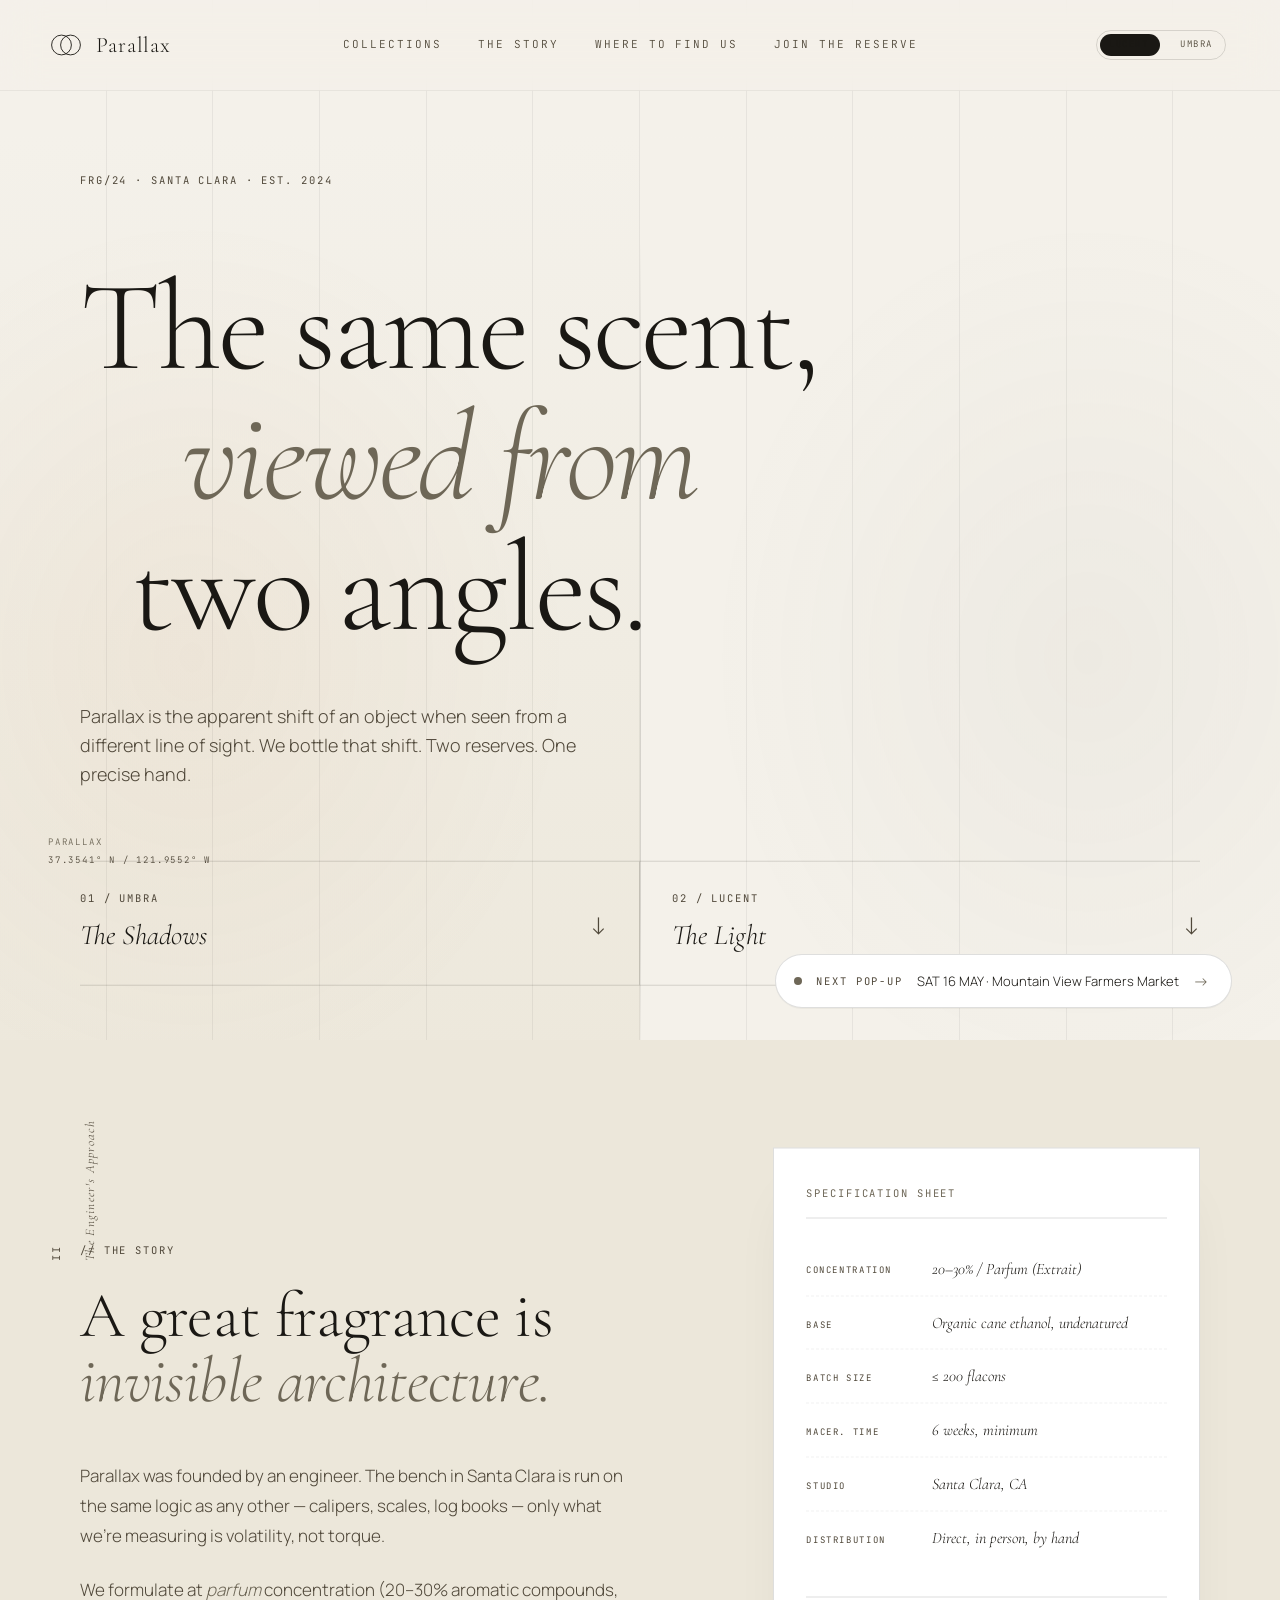
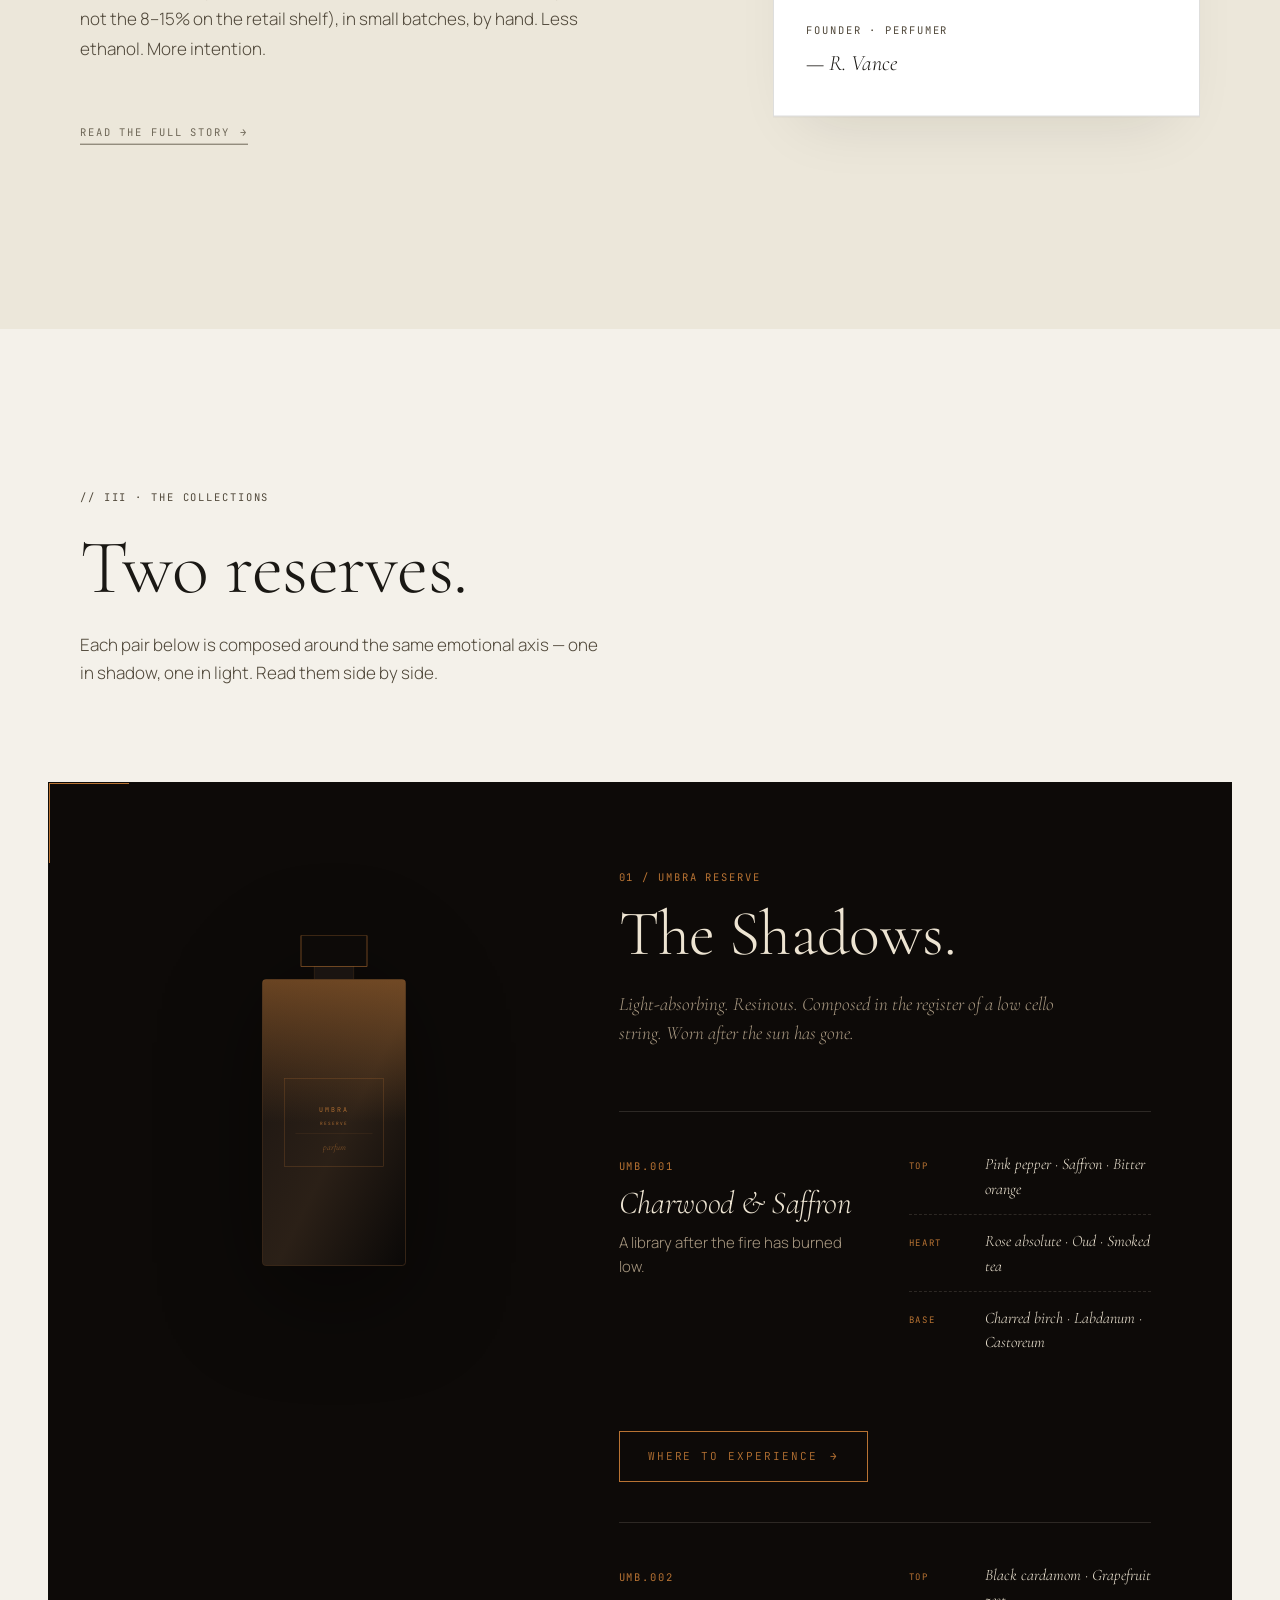
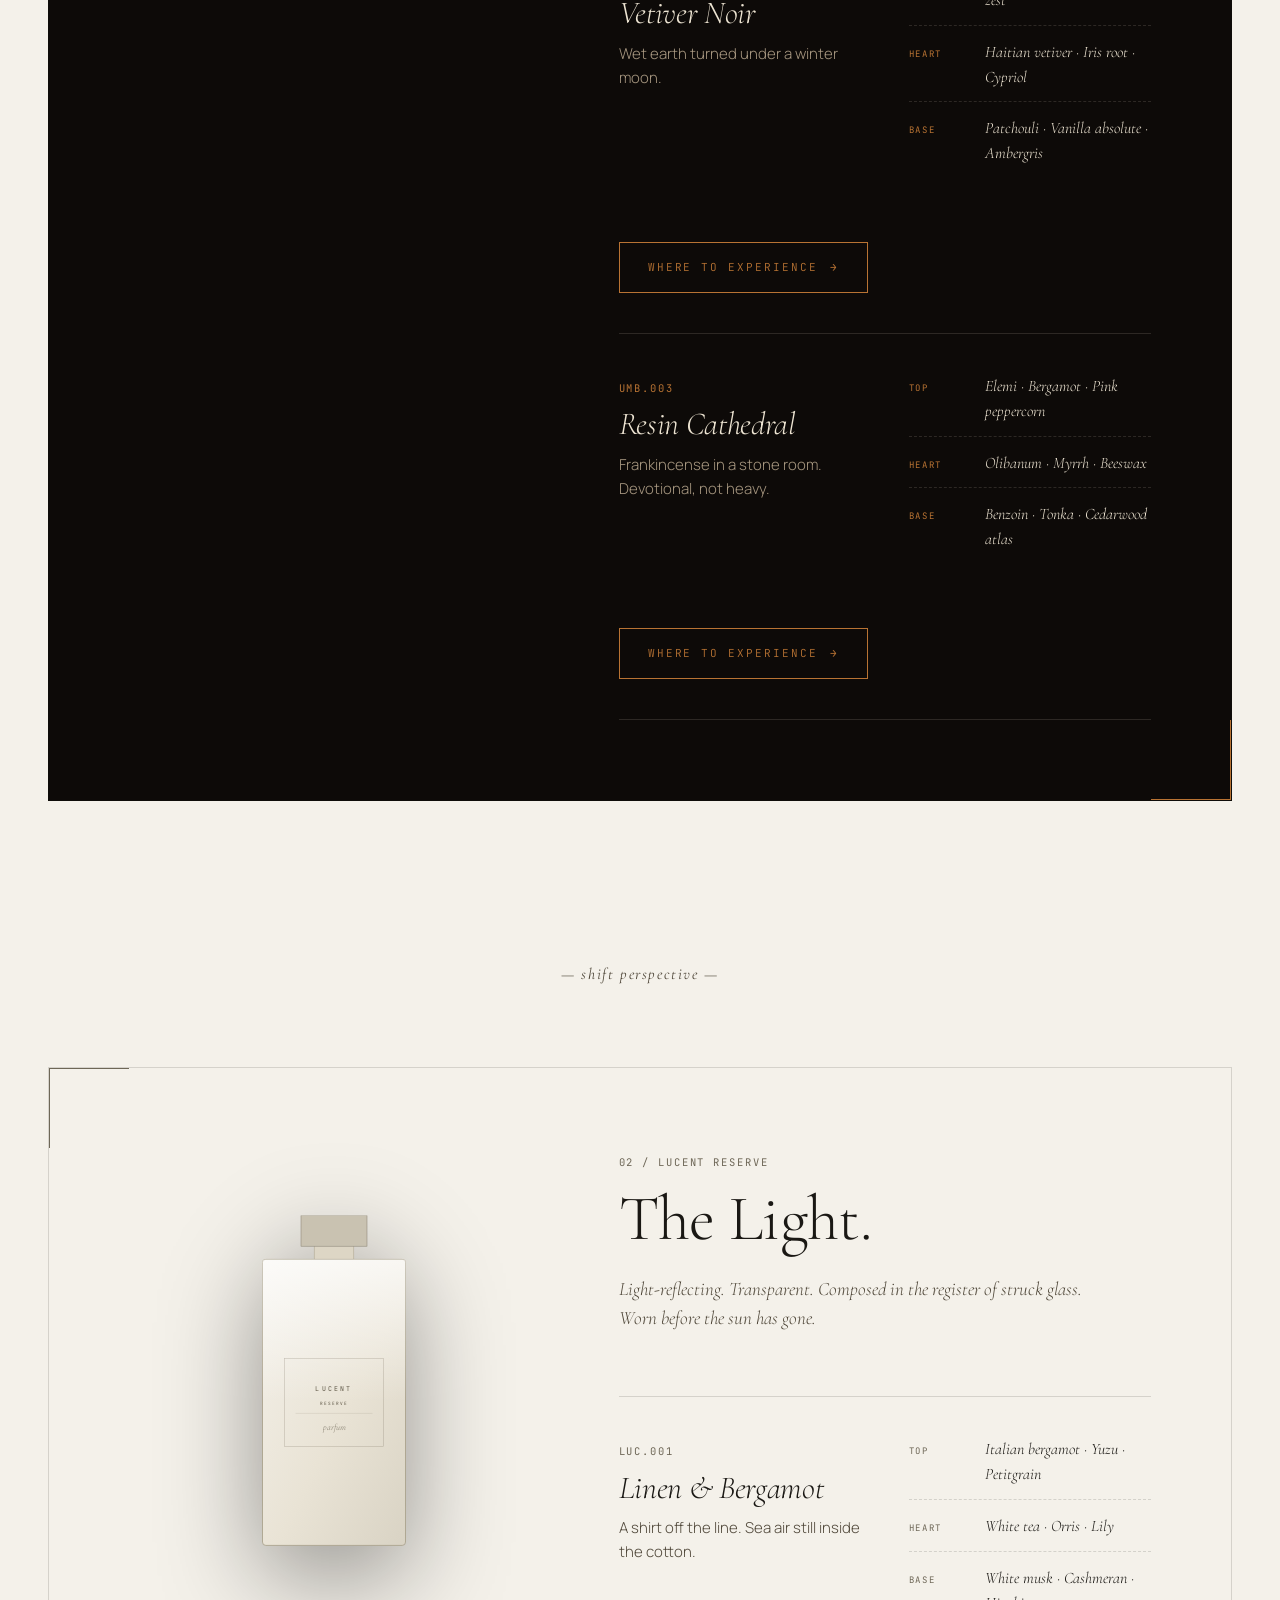
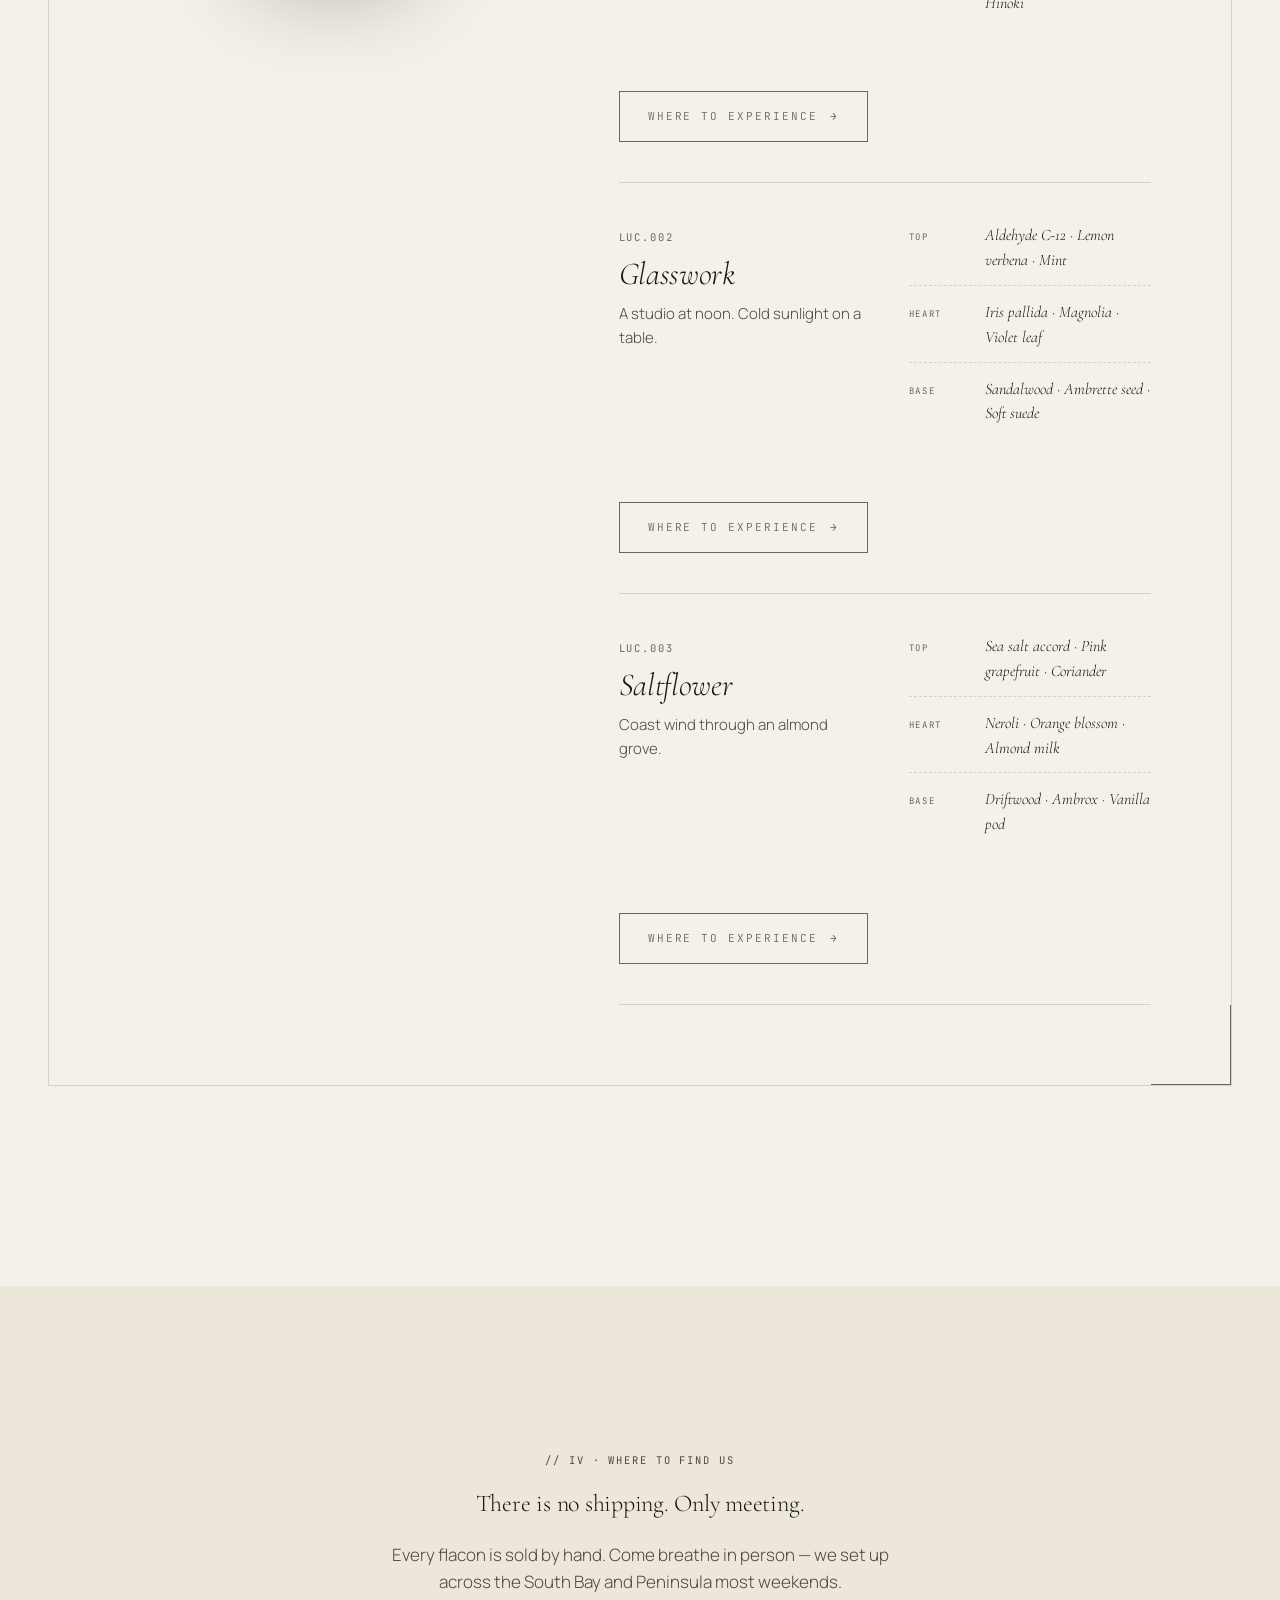
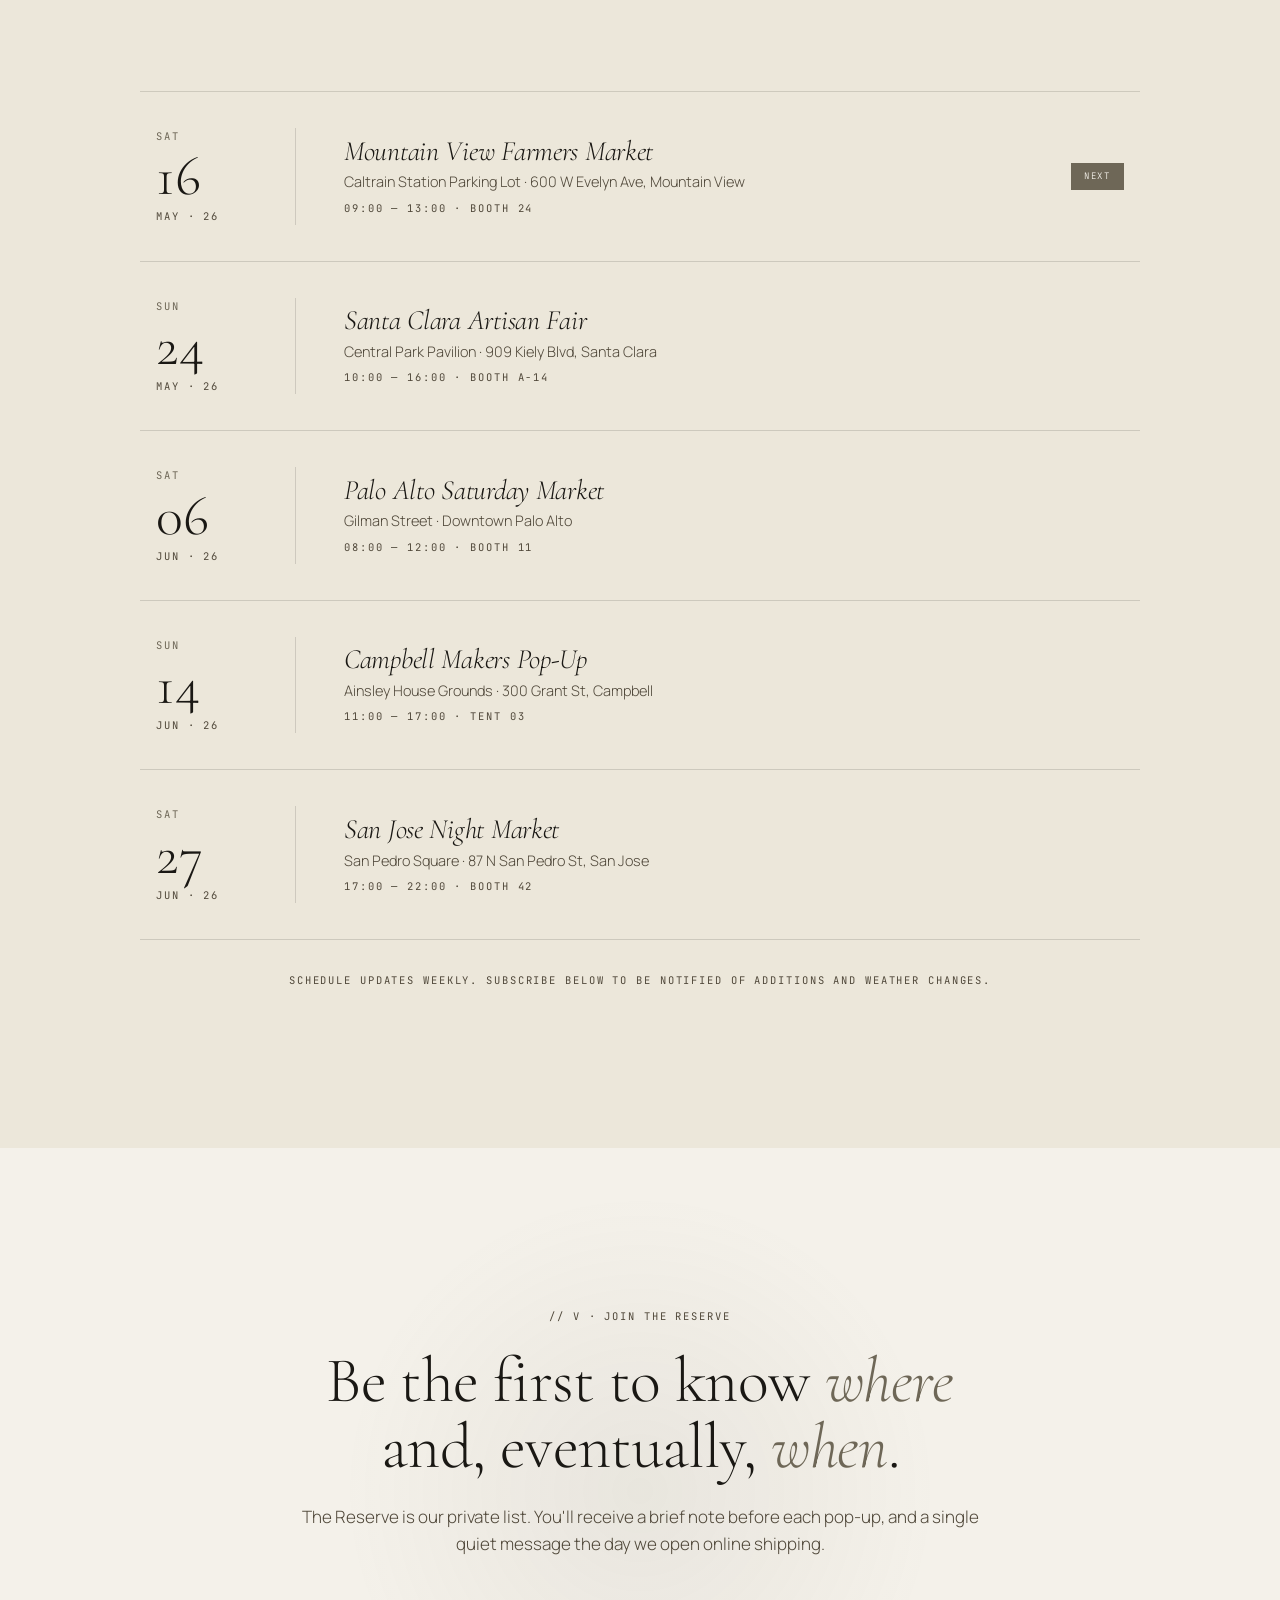
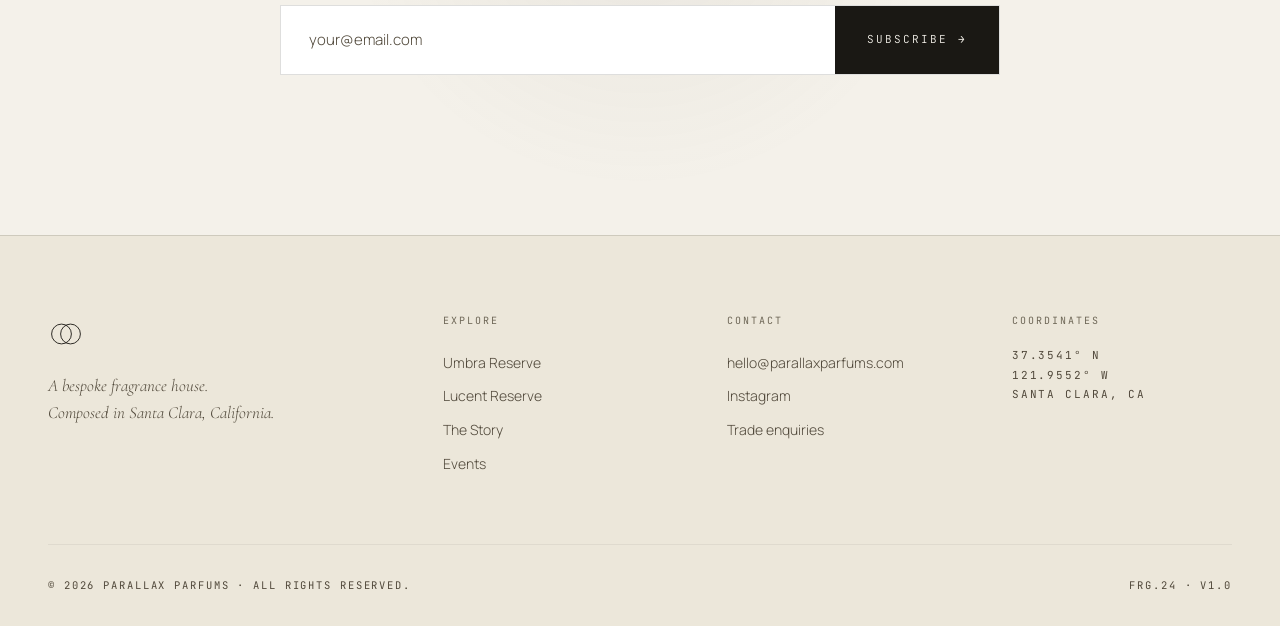
==== index.html @ 44e0e1d6 "Initial commit" ====
<!DOCTYPE html>
<html lang="en" data-mode="lucent">
<head>
<meta charset="UTF-8" />
<meta name="viewport" content="width=device-width,initial-scale=1.0" />
<title>Parallax Parfums — A Bespoke Fragrance House in Santa Clara</title>
<meta name="description" content="Parallax Parfums is an independent, engineer-founded fragrance house in Santa Clara, California. High-concentration parfums explored from two perspectives: the Umbra Reserve and the Lucent Reserve. Find us at Bay Area farmers markets and pop-ups." />
<meta name="keywords" content="niche perfume Santa Clara, local fragrance house Bay Area, independent perfumer Silicon Valley, artisan parfum, farmers market perfume" />

<!-- Local-business structured data -->
<script type="application/ld+json">
{
  "@context": "https://schema.org",
  "@type": "LocalBusiness",
  "name": "Parallax Parfums",
  "description": "Independent fragrance house in Santa Clara specializing in high-concentration parfums.",
  "address": { "@type": "PostalAddress", "addressLocality": "Santa Clara", "addressRegion": "CA", "addressCountry": "US" },
  "areaServed": "San Francisco Bay Area",
  "url": "https://parallaxparfums.com"
}
</script>

<link rel="preconnect" href="https://fonts.googleapis.com" />
<link rel="preconnect" href="https://fonts.gstatic.com" crossorigin />
<link href="https://fonts.googleapis.com/css2?family=Cormorant+Garamond:ital,wght@0,300;0,400;0,500;1,300;1,400&family=Manrope:wght@200;300;400;500;600&family=JetBrains+Mono:wght@300;400;500&display=swap" rel="stylesheet" />

<link rel="stylesheet" href="styles.css" />
</head>
<body>

<!-- ============ FIXED CHROME ============ -->
<header class="nav" id="nav">
  <a href="#home" class="nav__brand" aria-label="Parallax Parfums home">
    <svg class="nav__logo" viewBox="0 0 40 40" aria-hidden="true">
      <circle cx="15" cy="20" r="11" fill="none" stroke="currentColor" stroke-width="1"/>
      <circle cx="25" cy="20" r="11" fill="none" stroke="currentColor" stroke-width="1"/>
    </svg>
    <span class="nav__wordmark">Parallax</span>
  </a>

  <nav class="nav__links" aria-label="Primary">
    <a href="#collections">Collections</a>
    <a href="story.html">The Story</a>
    <a href="#events">Where to Find Us</a>
    <a href="#reserve">Join the Reserve</a>
  </nav>

  <button class="nav__shift" id="modeToggle" aria-label="Shift perspective between Lucent and Umbra">
    <span class="nav__shift-track">
      <span class="nav__shift-label nav__shift-label--lucent">LUCENT</span>
      <span class="nav__shift-label nav__shift-label--umbra">UMBRA</span>
      <span class="nav__shift-thumb" aria-hidden="true"></span>
    </span>
  </button>
</header>

<!-- Coordinate marker that follows scroll (engineering signal) -->
<div class="coords" aria-hidden="true">
  <span class="coords__label">PARALLAX</span>
  <span class="coords__val" id="coordsVal">37.3541° N / 121.9552° W</span>
</div>

<main>

<!-- ============ HOME / HERO ============ -->
<section class="hero" id="home">
  <!-- Parallax layers -->
  <div class="hero__bg" data-parallax="0.3">
    <div class="hero__bg-umbra"></div>
    <div class="hero__bg-lucent"></div>
    <div class="hero__divider" aria-hidden="true"></div>
  </div>

  <div class="hero__grid" aria-hidden="true">
    <span></span><span></span><span></span><span></span><span></span>
    <span></span><span></span><span></span><span></span><span></span>
    <span></span><span></span>
  </div>

  <div class="hero__inner" data-parallax="0.08">
    <div class="hero__meta">
      <span class="mono">FRG/24 · SANTA CLARA · EST. 2024</span>
    </div>

    <h1 class="hero__title">
      <span class="hero__title-line">The same scent,</span>
      <span class="hero__title-line hero__title-line--italic">viewed from</span>
      <span class="hero__title-line">two angles.</span>
    </h1>

    <p class="hero__lede">
      Parallax is the apparent shift of an object when seen from a different line of sight.
      We bottle that shift. Two reserves. One precise hand.
    </p>

    <div class="hero__paths">
      <a href="#umbra" class="path path--umbra">
        <span class="path__num mono">01 / UMBRA</span>
        <span class="path__name">The Shadows</span>
        <span class="path__arrow" aria-hidden="true">↓</span>
      </a>
      <a href="#lucent" class="path path--lucent">
        <span class="path__num mono">02 / LUCENT</span>
        <span class="path__name">The Light</span>
        <span class="path__arrow" aria-hidden="true">↓</span>
      </a>
    </div>
  </div>

  <!-- Floating "next pop-up" pill -->
  <a href="#events" class="next-popup" aria-label="Skip to next pop-up event">
    <span class="next-popup__dot" aria-hidden="true"></span>
    <span class="next-popup__label mono">NEXT POP-UP</span>
    <span class="next-popup__detail">SAT 16 MAY · Mountain View Farmers Market</span>
    <span class="next-popup__arrow" aria-hidden="true">→</span>
  </a>
</section>


<!-- ============ STORY ============ -->
<section class="story" id="story">
  <div class="story__rail">
    <span class="mono">II</span>
    <span class="story__rail-label">The Engineer's Approach</span>
  </div>

  <div class="story__inner">
    <div class="story__copy" data-parallax="0.04">
      <p class="eyebrow mono">// THE STORY</p>
      <h2 class="display">
        A great fragrance is<br/>
        <em>invisible architecture.</em>
      </h2>

      <p class="story__para">
        Parallax was founded by an engineer. The bench in Santa Clara is run on
        the same logic as any other &mdash; calipers, scales, log books &mdash;
        only what we&apos;re measuring is volatility, not torque.
      </p>

      <p class="story__para">
        We formulate at <em>parfum</em> concentration (20&ndash;30% aromatic compounds, not
        the 8&ndash;15% on the retail shelf), in small batches, by hand. Less ethanol.
        More intention.
      </p>

      <a href="story.html" class="story__more mono">
        Read the full story <span aria-hidden="true">→</span>
      </a>
    </div>

    <aside class="spec" data-parallax="-0.05" aria-label="Technical specifications">
      <div class="spec__header mono">SPECIFICATION SHEET</div>

      <dl class="spec__list">
        <div><dt class="mono">Concentration</dt><dd>20&ndash;30% / Parfum (Extrait)</dd></div>
        <div><dt class="mono">Base</dt><dd>Organic cane ethanol, undenatured</dd></div>
        <div><dt class="mono">Batch size</dt><dd>≤ 200 flacons</dd></div>
        <div><dt class="mono">Macer. time</dt><dd>6 weeks, minimum</dd></div>
        <div><dt class="mono">Studio</dt><dd>Santa Clara, CA</dd></div>
        <div><dt class="mono">Distribution</dt><dd>Direct, in person, by hand</dd></div>
      </dl>

      <div class="spec__signoff">
        <div class="mono">FOUNDER · PERFUMER</div>
        <div class="spec__sig">— R. Vance</div>
      </div>
    </aside>
  </div>
</section>


<!-- ============ COLLECTIONS ============ -->
<section class="collections" id="collections">
  <header class="section-head">
    <p class="eyebrow mono">// III · THE COLLECTIONS</p>
    <h2 class="display section-head__title">Two reserves.</h2>
    <p class="section-head__sub">
      Each pair below is composed around the same emotional axis &mdash; one in shadow,
      one in light. Read them side by side.
    </p>
  </header>

  <!-- UMBRA RESERVE -->
  <article class="reserve reserve--umbra" id="umbra">
    <div class="reserve__plate" data-parallax="0.06" aria-hidden="true">
      <div class="reserve__flacon reserve__flacon--umbra">
        <svg viewBox="0 0 200 320" class="flacon-svg" aria-hidden="true">
          <defs>
            <linearGradient id="umbraGlass" x1="0" y1="0" x2="1" y2="1">
              <stop offset="0%" stop-color="#1a1411"/>
              <stop offset="55%" stop-color="#2b2017"/>
              <stop offset="100%" stop-color="#0a0807"/>
            </linearGradient>
            <linearGradient id="umbraShine" x1="0" y1="0" x2="0" y2="1">
              <stop offset="0%" stop-color="rgba(184,115,51,0.5)"/>
              <stop offset="50%" stop-color="rgba(184,115,51,0)"/>
            </linearGradient>
          </defs>
          <!-- collar -->
          <rect x="82" y="20" width="36" height="20" fill="#1a1411" stroke="#3d2a1a" stroke-width="0.5"/>
          <!-- cap -->
          <rect x="70" y="0" width="60" height="28" fill="#0d0a08" stroke="#b87333" stroke-width="0.5"/>
          <!-- body -->
          <rect x="35" y="40" width="130" height="260" rx="3" fill="url(#umbraGlass)" stroke="#3d2a1a" stroke-width="0.8"/>
          <rect x="35" y="40" width="130" height="260" rx="3" fill="url(#umbraShine)"/>
          <!-- label -->
          <rect x="55" y="130" width="90" height="80" fill="none" stroke="rgba(184,115,51,0.4)" stroke-width="0.5"/>
          <text x="100" y="160" text-anchor="middle" fill="#b87333" font-family="JetBrains Mono" font-size="6" letter-spacing="2">UMBRA</text>
          <text x="100" y="172" text-anchor="middle" fill="#b87333" font-family="JetBrains Mono" font-size="4" letter-spacing="1">RESERVE</text>
          <line x1="65" y1="180" x2="135" y2="180" stroke="rgba(184,115,51,0.3)" stroke-width="0.3"/>
          <text x="100" y="195" text-anchor="middle" fill="rgba(184,115,51,0.7)" font-family="Cormorant Garamond" font-size="8" font-style="italic">parfum</text>
        </svg>
      </div>
    </div>

    <div class="reserve__content">
      <div class="reserve__head">
        <span class="mono reserve__num">01 / UMBRA RESERVE</span>
        <h3 class="display reserve__name">The Shadows.</h3>
        <p class="reserve__intent">
          Light-absorbing. Resinous. Composed in the register of a low cello string.
          Worn after the sun has gone.
        </p>
      </div>

      <!-- Fragrance cards -->
      <div class="frags">

        <div class="frag">
          <div class="frag__head">
            <span class="mono frag__sku">UMB.001</span>
            <h4 class="frag__name">Charwood &amp; Saffron</h4>
            <p class="frag__feel">A library after the fire has burned low.</p>
          </div>
          <div class="frag__pyramid">
            <div class="frag__note"><span class="mono">TOP</span><span>Pink pepper · Saffron · Bitter orange</span></div>
            <div class="frag__note"><span class="mono">HEART</span><span>Rose absolute · Oud · Smoked tea</span></div>
            <div class="frag__note"><span class="mono">BASE</span><span>Charred birch · Labdanum · Castoreum</span></div>
          </div>
          <a href="#events" class="frag__cta">Where to Experience <span aria-hidden="true">→</span></a>
        </div>

        <div class="frag">
          <div class="frag__head">
            <span class="mono frag__sku">UMB.002</span>
            <h4 class="frag__name">Vetiver Noir</h4>
            <p class="frag__feel">Wet earth turned under a winter moon.</p>
          </div>
          <div class="frag__pyramid">
            <div class="frag__note"><span class="mono">TOP</span><span>Black cardamom · Grapefruit zest</span></div>
            <div class="frag__note"><span class="mono">HEART</span><span>Haitian vetiver · Iris root · Cypriol</span></div>
            <div class="frag__note"><span class="mono">BASE</span><span>Patchouli · Vanilla absolute · Ambergris</span></div>
          </div>
          <a href="#events" class="frag__cta">Where to Experience <span aria-hidden="true">→</span></a>
        </div>

        <div class="frag">
          <div class="frag__head">
            <span class="mono frag__sku">UMB.003</span>
            <h4 class="frag__name">Resin Cathedral</h4>
            <p class="frag__feel">Frankincense in a stone room. Devotional, not heavy.</p>
          </div>
          <div class="frag__pyramid">
            <div class="frag__note"><span class="mono">TOP</span><span>Elemi · Bergamot · Pink peppercorn</span></div>
            <div class="frag__note"><span class="mono">HEART</span><span>Olibanum · Myrrh · Beeswax</span></div>
            <div class="frag__note"><span class="mono">BASE</span><span>Benzoin · Tonka · Cedarwood atlas</span></div>
          </div>
          <a href="#events" class="frag__cta">Where to Experience <span aria-hidden="true">→</span></a>
        </div>

      </div>
    </div>
  </article>

  <!-- Divider with parallax label -->
  <div class="reserve-divider" aria-hidden="true">
    <span class="mono">— shift perspective —</span>
  </div>

  <!-- LUCENT RESERVE -->
  <article class="reserve reserve--lucent" id="lucent">
    <div class="reserve__plate" data-parallax="0.06" aria-hidden="true">
      <div class="reserve__flacon reserve__flacon--lucent">
        <svg viewBox="0 0 200 320" class="flacon-svg" aria-hidden="true">
          <defs>
            <linearGradient id="lucentGlass" x1="0" y1="0" x2="1" y2="1">
              <stop offset="0%" stop-color="#f4f1ea"/>
              <stop offset="55%" stop-color="#e9e3d5"/>
              <stop offset="100%" stop-color="#d9d3c4"/>
            </linearGradient>
            <linearGradient id="lucentShine" x1="0" y1="0" x2="0" y2="1">
              <stop offset="0%" stop-color="rgba(255,255,255,0.7)"/>
              <stop offset="50%" stop-color="rgba(255,255,255,0)"/>
            </linearGradient>
          </defs>
          <rect x="82" y="20" width="36" height="20" fill="#ddd6c5" stroke="#aaa28d" stroke-width="0.5"/>
          <rect x="70" y="0" width="60" height="28" fill="#c9c2b1" stroke="#8a8275" stroke-width="0.5"/>
          <rect x="35" y="40" width="130" height="260" rx="3" fill="url(#lucentGlass)" stroke="#aaa28d" stroke-width="0.8"/>
          <rect x="35" y="40" width="130" height="260" rx="3" fill="url(#lucentShine)"/>
          <rect x="55" y="130" width="90" height="80" fill="none" stroke="rgba(80,72,55,0.3)" stroke-width="0.5"/>
          <text x="100" y="160" text-anchor="middle" fill="#504837" font-family="JetBrains Mono" font-size="6" letter-spacing="2">LUCENT</text>
          <text x="100" y="172" text-anchor="middle" fill="#504837" font-family="JetBrains Mono" font-size="4" letter-spacing="1">RESERVE</text>
          <line x1="65" y1="180" x2="135" y2="180" stroke="rgba(80,72,55,0.3)" stroke-width="0.3"/>
          <text x="100" y="195" text-anchor="middle" fill="rgba(80,72,55,0.7)" font-family="Cormorant Garamond" font-size="8" font-style="italic">parfum</text>
        </svg>
      </div>
    </div>

    <div class="reserve__content">
      <div class="reserve__head">
        <span class="mono reserve__num">02 / LUCENT RESERVE</span>
        <h3 class="display reserve__name">The Light.</h3>
        <p class="reserve__intent">
          Light-reflecting. Transparent. Composed in the register of struck glass.
          Worn before the sun has gone.
        </p>
      </div>

      <div class="frags">

        <div class="frag">
          <div class="frag__head">
            <span class="mono frag__sku">LUC.001</span>
            <h4 class="frag__name">Linen &amp; Bergamot</h4>
            <p class="frag__feel">A shirt off the line. Sea air still inside the cotton.</p>
          </div>
          <div class="frag__pyramid">
            <div class="frag__note"><span class="mono">TOP</span><span>Italian bergamot · Yuzu · Petitgrain</span></div>
            <div class="frag__note"><span class="mono">HEART</span><span>White tea · Orris · Lily</span></div>
            <div class="frag__note"><span class="mono">BASE</span><span>White musk · Cashmeran · Hinoki</span></div>
          </div>
          <a href="#events" class="frag__cta">Where to Experience <span aria-hidden="true">→</span></a>
        </div>

        <div class="frag">
          <div class="frag__head">
            <span class="mono frag__sku">LUC.002</span>
            <h4 class="frag__name">Glasswork</h4>
            <p class="frag__feel">A studio at noon. Cold sunlight on a table.</p>
          </div>
          <div class="frag__pyramid">
            <div class="frag__note"><span class="mono">TOP</span><span>Aldehyde C-12 · Lemon verbena · Mint</span></div>
            <div class="frag__note"><span class="mono">HEART</span><span>Iris pallida · Magnolia · Violet leaf</span></div>
            <div class="frag__note"><span class="mono">BASE</span><span>Sandalwood · Ambrette seed · Soft suede</span></div>
          </div>
          <a href="#events" class="frag__cta">Where to Experience <span aria-hidden="true">→</span></a>
        </div>

        <div class="frag">
          <div class="frag__head">
            <span class="mono frag__sku">LUC.003</span>
            <h4 class="frag__name">Saltflower</h4>
            <p class="frag__feel">Coast wind through an almond grove.</p>
          </div>
          <div class="frag__pyramid">
            <div class="frag__note"><span class="mono">TOP</span><span>Sea salt accord · Pink grapefruit · Coriander</span></div>
            <div class="frag__note"><span class="mono">HEART</span><span>Neroli · Orange blossom · Almond milk</span></div>
            <div class="frag__note"><span class="mono">BASE</span><span>Driftwood · Ambrox · Vanilla pod</span></div>
          </div>
          <a href="#events" class="frag__cta">Where to Experience <span aria-hidden="true">→</span></a>
        </div>

      </div>
    </div>
  </article>
</section>


<!-- ============ EVENTS ============ -->
<section class="events" id="events">
  <header class="section-head section-head--center">
    <p class="eyebrow mono">// IV · WHERE TO FIND US</p>
    <h2 class="display">There is no shipping. Only meeting.</h2>
    <p class="section-head__sub">
      Every flacon is sold by hand. Come breathe in person &mdash; we set up across the
      South Bay and Peninsula most weekends.
    </p>
  </header>

  <ul class="event-list">

    <li class="event">
      <div class="event__date">
        <span class="event__day mono">SAT</span>
        <span class="event__num">16</span>
        <span class="event__month mono">MAY · 26</span>
      </div>
      <div class="event__body">
        <h3 class="event__name">Mountain View Farmers Market</h3>
        <p class="event__where">Caltrain Station Parking Lot · 600 W Evelyn Ave, Mountain View</p>
        <p class="event__hours mono">09:00 — 13:00 · Booth 24</p>
      </div>
      <span class="event__status event__status--next">NEXT</span>
    </li>

    <li class="event">
      <div class="event__date">
        <span class="event__day mono">SUN</span>
        <span class="event__num">24</span>
        <span class="event__month mono">MAY · 26</span>
      </div>
      <div class="event__body">
        <h3 class="event__name">Santa Clara Artisan Fair</h3>
        <p class="event__where">Central Park Pavilion · 909 Kiely Blvd, Santa Clara</p>
        <p class="event__hours mono">10:00 — 16:00 · Booth A-14</p>
      </div>
    </li>

    <li class="event">
      <div class="event__date">
        <span class="event__day mono">SAT</span>
        <span class="event__num">06</span>
        <span class="event__month mono">JUN · 26</span>
      </div>
      <div class="event__body">
        <h3 class="event__name">Palo Alto Saturday Market</h3>
        <p class="event__where">Gilman Street · Downtown Palo Alto</p>
        <p class="event__hours mono">08:00 — 12:00 · Booth 11</p>
      </div>
    </li>

    <li class="event">
      <div class="event__date">
        <span class="event__day mono">SUN</span>
        <span class="event__num">14</span>
        <span class="event__month mono">JUN · 26</span>
      </div>
      <div class="event__body">
        <h3 class="event__name">Campbell Makers Pop-Up</h3>
        <p class="event__where">Ainsley House Grounds · 300 Grant St, Campbell</p>
        <p class="event__hours mono">11:00 — 17:00 · Tent 03</p>
      </div>
    </li>

    <li class="event">
      <div class="event__date">
        <span class="event__day mono">SAT</span>
        <span class="event__num">27</span>
        <span class="event__month mono">JUN · 26</span>
      </div>
      <div class="event__body">
        <h3 class="event__name">San Jose Night Market</h3>
        <p class="event__where">San Pedro Square · 87 N San Pedro St, San Jose</p>
        <p class="event__hours mono">17:00 — 22:00 · Booth 42</p>
      </div>
    </li>

  </ul>

  <p class="events__note mono">
    Schedule updates weekly. Subscribe below to be notified of additions and weather changes.
  </p>
</section>


<!-- ============ RESERVE / NEWSLETTER ============ -->
<section class="reserve-cta" id="reserve">
  <div class="reserve-cta__inner">
    <p class="eyebrow mono">// V · JOIN THE RESERVE</p>
    <h2 class="display reserve-cta__title">
      Be the first to know <em>where</em><br/>and, eventually, <em>when</em>.
    </h2>
    <p class="reserve-cta__sub">
      The Reserve is our private list. You&apos;ll receive a brief note before each
      pop-up, and a single quiet message the day we open online shipping.
    </p>

    <form class="reserve-form" onsubmit="event.preventDefault(); this.querySelector('.reserve-form__msg').classList.add('is-on');">
      <label class="visually-hidden" for="email">Email address</label>
      <input type="email" id="email" name="email" placeholder="your@email.com" required />
      <button type="submit">
        <span>Subscribe</span>
        <span aria-hidden="true">→</span>
      </button>
      <p class="reserve-form__msg mono">Thank you. You&apos;re on the list.</p>
    </form>
  </div>
</section>

</main>


<!-- ============ FOOTER ============ -->
<footer class="footer">
  <div class="footer__grid">
    <div class="footer__col">
      <svg class="footer__logo" viewBox="0 0 40 40" aria-hidden="true">
        <circle cx="15" cy="20" r="11" fill="none" stroke="currentColor" stroke-width="1"/>
        <circle cx="25" cy="20" r="11" fill="none" stroke="currentColor" stroke-width="1"/>
      </svg>
      <p class="footer__tag">
        A bespoke fragrance house.<br/>
        Composed in Santa Clara, California.
      </p>
    </div>

    <div class="footer__col">
      <h4 class="mono">Explore</h4>
      <a href="#umbra">Umbra Reserve</a>
      <a href="#lucent">Lucent Reserve</a>
      <a href="story.html">The Story</a>
      <a href="#events">Events</a>
    </div>

    <div class="footer__col">
      <h4 class="mono">Contact</h4>
      <a href="mailto:hello@parallaxparfums.com">hello@parallaxparfums.com</a>
      <a href="#">Instagram</a>
      <a href="#">Trade enquiries</a>
    </div>

    <div class="footer__col">
      <h4 class="mono">Coordinates</h4>
      <p class="mono footer__coords">37.3541° N<br/>121.9552° W<br/>Santa Clara, CA</p>
    </div>
  </div>

  <div class="footer__base">
    <span class="mono">© 2026 Parallax Parfums · All rights reserved.</span>
    <span class="mono">FRG.24 · v1.0</span>
  </div>
</footer>

<script src="script.js" defer></script>
</body>
</html>
---- styles.css ----
/* =============================================================
   PARALLAX PARFUMS · stylesheet
   Two modes governed by [data-mode] on <html>:
     - lucent (default, light)
     - umbra  (dark)
   ============================================================= */

/* ----------  RESET & BASE  ---------- */
*, *::before, *::after { box-sizing: border-box; margin: 0; padding: 0; }
html { scroll-behavior: smooth; -webkit-font-smoothing: antialiased; -moz-osx-font-smoothing: grayscale; }
img, svg { display: block; max-width: 100%; }
a { color: inherit; text-decoration: none; }
button { font: inherit; cursor: pointer; border: 0; background: none; color: inherit; }
input { font: inherit; }

.visually-hidden {
  position: absolute; width: 1px; height: 1px; padding: 0; margin: -1px;
  overflow: hidden; clip: rect(0,0,0,0); white-space: nowrap; border: 0;
}

/* ----------  TOKENS — LUCENT (light, the default)  ---------- */
:root,
[data-mode="lucent"] {
  --bg:           #f4f1ea;   /* raw linen */
  --bg-soft:      #ece7da;
  --bg-elev:      #ffffff;
  --ink:          #1a1814;   /* near-black, warm */
  --ink-soft:     #50483a;   /* slate-taupe text */
  --line:         rgba(26,24,20,0.14);
  --line-soft:    rgba(26,24,20,0.06);
  --accent:       #6e6757;   /* cashmere taupe */
  --accent-2:     #8a8275;   /* polished silver-grey */
  --highlight:    #2d2a23;
  --shadow:       0 1px 0 rgba(26,24,20,0.04), 0 30px 60px -30px rgba(26,24,20,0.12);
  color-scheme: light;
}

/* ----------  TOKENS — UMBRA (dark)  ---------- */
[data-mode="umbra"] {
  --bg:           #0d0a08;   /* charred wood */
  --bg-soft:      #15110d;
  --bg-elev:      #1a1411;
  --ink:          #ede4d2;   /* warm bone */
  --ink-soft:     #a89881;
  --line:         rgba(237,228,210,0.14);
  --line-soft:    rgba(237,228,210,0.06);
  --accent:       #b87333;   /* deep copper */
  --accent-2:     #d18b4a;
  --highlight:    #f3e6c8;
  --shadow:       0 1px 0 rgba(0,0,0,0.5), 0 40px 80px -30px rgba(0,0,0,0.7);
  color-scheme: dark;
}

/* ----------  TYPE & GLOBAL  ---------- */
body {
  font-family: 'Manrope', system-ui, sans-serif;
  font-weight: 300;
  font-size: 16px;
  line-height: 1.55;
  color: var(--ink);
  background: var(--bg);
  transition: background 700ms cubic-bezier(0.4, 0, 0.2, 1),
              color 700ms cubic-bezier(0.4, 0, 0.2, 1);
  overflow-x: hidden;
}

.display, h1, h2, h3, h4 {
  font-family: 'Cormorant Garamond', 'Times New Roman', serif;
  font-weight: 300;
  line-height: 1.02;
  letter-spacing: -0.01em;
}

em, .display em {
  font-style: italic;
  font-weight: 300;
  color: var(--accent);
}

.mono {
  font-family: 'JetBrains Mono', monospace;
  font-weight: 400;
  font-size: 10.5px;
  letter-spacing: 0.18em;
  text-transform: uppercase;
}

.eyebrow {
  color: var(--ink-soft);
  margin-bottom: 24px;
}

/* ----------  NAV  ---------- */
.nav {
  position: fixed; top: 0; left: 0; right: 0; z-index: 100;
  display: flex; align-items: center; justify-content: space-between;
  padding: 24px 48px;
  background: color-mix(in srgb, var(--bg) 80%, transparent);
  backdrop-filter: blur(20px) saturate(160%);
  -webkit-backdrop-filter: blur(20px) saturate(160%);
  border-bottom: 1px solid var(--line-soft);
  transition: background 700ms, border-color 700ms;
}

.nav__brand { display: flex; align-items: center; gap: 12px; }
.nav__logo { width: 36px; height: 36px; color: var(--ink); }
.nav__wordmark {
  font-family: 'Cormorant Garamond', serif;
  font-size: 22px;
  letter-spacing: 0.04em;
}

.nav__links {
  display: flex; gap: 36px;
  font-family: 'JetBrains Mono', monospace;
  font-size: 11px; letter-spacing: 0.18em; text-transform: uppercase;
}
.nav__links a {
  position: relative;
  color: var(--ink-soft);
  transition: color 300ms;
}
.nav__links a:hover { color: var(--ink); }
.nav__links a::after {
  content: ''; position: absolute; left: 0; bottom: -6px;
  width: 0; height: 1px; background: var(--accent);
  transition: width 400ms cubic-bezier(0.4, 0, 0.2, 1);
}
.nav__links a:hover::after { width: 100%; }

/* Mode toggle */
.nav__shift {
  display: flex; align-items: center;
  padding: 6px;
}
.nav__shift-track {
  position: relative;
  display: flex; align-items: center; justify-content: space-between;
  width: 130px; height: 30px;
  padding: 0 12px;
  border: 1px solid var(--line);
  border-radius: 999px;
  transition: border-color 400ms;
}
.nav__shift-label {
  font-family: 'JetBrains Mono', monospace;
  font-size: 9px; letter-spacing: 0.18em;
  z-index: 1;
  transition: color 400ms;
}
.nav__shift-label--lucent { color: var(--ink); }
.nav__shift-label--umbra { color: var(--ink-soft); }
[data-mode="umbra"] .nav__shift-label--lucent { color: var(--ink-soft); }
[data-mode="umbra"] .nav__shift-label--umbra { color: var(--ink); }

.nav__shift-thumb {
  position: absolute;
  top: 3px; left: 3px;
  width: 60px; height: 22px;
  background: var(--ink);
  border-radius: 999px;
  transition: transform 500ms cubic-bezier(0.7, 0, 0.3, 1), background 500ms;
}
[data-mode="umbra"] .nav__shift-thumb {
  background: var(--accent);
  transform: translateX(62px);
}

/* ----------  COORDINATE READOUT  ---------- */
.coords {
  position: fixed;
  left: 48px; bottom: 32px;
  z-index: 99;
  display: flex; flex-direction: column; gap: 4px;
  font-family: 'JetBrains Mono', monospace;
  font-size: 9px; letter-spacing: 0.2em;
  color: var(--ink-soft);
  pointer-events: none;
  opacity: 0; animation: fadeUp 1200ms 1200ms forwards;
}
.coords__label { color: var(--accent); }

@keyframes fadeUp {
  from { opacity: 0; transform: translateY(8px); }
  to   { opacity: 1; transform: translateY(0); }
}

/* ============================================================
   HERO
   ============================================================ */
.hero {
  position: relative;
  min-height: 100vh;
  display: flex; align-items: center;
  padding: 140px 48px 80px;
  overflow: hidden;
}

/* Two-half background — visible in lucent as a subtle hint,
   dramatic in umbra */
.hero__bg {
  position: absolute; inset: 0;
  display: grid; grid-template-columns: 1fr 1fr;
  z-index: 0;
}
.hero__bg-umbra {
  background:
    radial-gradient(ellipse at 30% 50%, rgba(184,115,51,0.06), transparent 60%),
    linear-gradient(180deg, var(--bg) 0%, var(--bg-soft) 100%);
  transition: background 700ms;
}
.hero__bg-lucent {
  background:
    radial-gradient(ellipse at 70% 50%, rgba(110,103,87,0.05), transparent 60%),
    linear-gradient(180deg, var(--bg) 0%, var(--bg) 100%);
  transition: background 700ms;
}
[data-mode="umbra"] .hero__bg-umbra {
  background:
    radial-gradient(ellipse at 30% 50%, rgba(184,115,51,0.18), transparent 60%),
    linear-gradient(180deg, #0d0a08 0%, #15110d 100%);
}
[data-mode="umbra"] .hero__bg-lucent {
  background:
    radial-gradient(ellipse at 70% 50%, rgba(237,228,210,0.04), transparent 60%),
    linear-gradient(180deg, #1a1411 0%, #15110d 100%);
}

.hero__divider {
  position: absolute;
  left: 50%; top: 10%; bottom: 10%;
  width: 1px;
  background: linear-gradient(180deg, transparent, var(--line) 20%, var(--line) 80%, transparent);
}

/* Engineering grid */
.hero__grid {
  position: absolute; inset: 0;
  display: grid; grid-template-columns: repeat(12, 1fr);
  pointer-events: none; z-index: 1;
}
.hero__grid span { border-right: 1px solid var(--line-soft); }
.hero__grid span:last-child { border-right: 0; }

.hero__inner {
  position: relative; z-index: 2;
  max-width: 1120px; margin: 0 auto;
  width: 100%;
}

.hero__meta {
  margin-bottom: 72px;
  color: var(--ink-soft);
}

.hero__title {
  font-size: clamp(56px, 10vw, 144px);
  font-weight: 300;
  letter-spacing: -0.025em;
  margin-bottom: 48px;
}
.hero__title-line {
  display: block;
  opacity: 0;
  animation: titleIn 1100ms cubic-bezier(0.2, 0.7, 0.2, 1) forwards;
}
.hero__title-line:nth-child(1) { animation-delay: 200ms; }
.hero__title-line:nth-child(2) { animation-delay: 380ms; padding-left: 8vw; }
.hero__title-line:nth-child(3) { animation-delay: 560ms; padding-left: 4vw; }
.hero__title-line--italic { font-style: italic; color: var(--accent); }

@keyframes titleIn {
  from { opacity: 0; transform: translateY(40px) skewY(2deg); }
  to   { opacity: 1; transform: translateY(0) skewY(0); }
}

.hero__lede {
  max-width: 540px;
  font-size: 18px;
  line-height: 1.6;
  color: var(--ink-soft);
  margin-bottom: 72px;
  opacity: 0;
  animation: fadeUp 900ms 800ms forwards;
}

.hero__paths {
  display: grid; grid-template-columns: 1fr 1fr;
  gap: 0;
  border-top: 1px solid var(--line);
  opacity: 0;
  animation: fadeUp 900ms 1000ms forwards;
}
.path {
  display: grid;
  grid-template-areas: "num arrow" "name arrow";
  grid-template-columns: 1fr auto;
  padding: 28px 0;
  border-bottom: 1px solid var(--line);
  position: relative;
  transition: padding 400ms, color 400ms;
}
.path--umbra { padding-right: 32px; border-right: 1px solid var(--line); padding-left: 0; }
.path--lucent { padding-left: 32px; }
.path__num { grid-area: num; color: var(--ink-soft); margin-bottom: 8px; }
.path__name {
  grid-area: name;
  font-family: 'Cormorant Garamond', serif;
  font-size: 28px; font-style: italic;
  font-weight: 300;
}
.path__arrow {
  grid-area: arrow;
  align-self: center;
  font-size: 24px; color: var(--ink-soft);
  transition: transform 400ms, color 400ms;
}
.path:hover .path__arrow { transform: translateY(6px); color: var(--accent); }
.path:hover .path__name { color: var(--accent); }

/* Next pop-up pill */
.next-popup {
  position: absolute;
  right: 48px; bottom: 32px;
  display: flex; align-items: center; gap: 14px;
  padding: 14px 22px 14px 18px;
  background: var(--bg-elev);
  border: 1px solid var(--line);
  border-radius: 999px;
  z-index: 3;
  box-shadow: var(--shadow);
  opacity: 0;
  animation: fadeUp 900ms 1400ms forwards;
  transition: transform 400ms, border-color 400ms;
}
.next-popup:hover { transform: translateY(-3px); border-color: var(--accent); }
.next-popup__dot {
  width: 8px; height: 8px;
  background: var(--accent); border-radius: 50%;
  animation: pulse 2s ease-in-out infinite;
}
@keyframes pulse {
  0%, 100% { box-shadow: 0 0 0 0 color-mix(in srgb, var(--accent) 50%, transparent); }
  50%      { box-shadow: 0 0 0 8px transparent; }
}
.next-popup__label { color: var(--ink-soft); }
.next-popup__detail { font-size: 13px; }
.next-popup__arrow { color: var(--accent); transition: transform 400ms; }
.next-popup:hover .next-popup__arrow { transform: translateX(4px); }

/* ============================================================
   STORY
   ============================================================ */
.story {
  position: relative;
  padding: 160px 48px;
  background: var(--bg-soft);
  transition: background 700ms;
}
.story__rail {
  position: absolute;
  top: 80px; left: 48px;
  display: flex; flex-direction: column; gap: 16px;
  writing-mode: vertical-rl;
  transform: rotate(180deg);
  color: var(--ink-soft);
}
.story__rail-label {
  font-family: 'Cormorant Garamond', serif;
  font-size: 13px; font-style: italic;
  letter-spacing: 0.1em;
}

.story__inner {
  max-width: 1120px; margin: 0 auto;
  display: grid;
  grid-template-columns: 1.4fr 1fr;
  gap: 96px;
  align-items: start;
}

.story__copy h2 {
  font-size: clamp(40px, 5vw, 68px);
  margin-bottom: 48px;
}
.story__para {
  font-size: 17px;
  line-height: 1.75;
  color: var(--ink-soft);
  margin-bottom: 24px;
  max-width: 560px;
}
.story__para:last-child { margin-bottom: 0; }

/* Spec sheet card */
.spec {
  position: sticky; top: 120px;
  background: var(--bg-elev);
  border: 1px solid var(--line);
  padding: 36px 32px;
  box-shadow: var(--shadow);
  transition: background 700ms, border-color 700ms;
}
.spec__header {
  color: var(--accent);
  padding-bottom: 16px;
  margin-bottom: 24px;
  border-bottom: 1px solid var(--line);
}
.spec__list div {
  display: grid; grid-template-columns: 110px 1fr;
  gap: 16px;
  padding: 14px 0;
  border-bottom: 1px dashed var(--line-soft);
  align-items: baseline;
}
.spec__list div:last-of-type { border-bottom: 0; }
.spec__list dt { color: var(--ink-soft); font-size: 9px; }
.spec__list dd {
  font-family: 'Cormorant Garamond', serif;
  font-size: 16px; font-style: italic;
}
.spec__signoff {
  margin-top: 32px; padding-top: 24px;
  border-top: 1px solid var(--line);
}
.spec__signoff > div:first-child { color: var(--ink-soft); margin-bottom: 8px; }
.spec__sig {
  font-family: 'Cormorant Garamond', serif;
  font-size: 22px; font-style: italic;
}

.story__more {
  display: inline-flex; align-items: center; gap: 10px;
  margin-top: 32px;
  padding: 4px 0;
  color: var(--accent);
  border-bottom: 1px solid var(--accent);
  transition: gap 400ms, color 400ms;
}
.story__more:hover { gap: 16px; color: var(--ink); border-bottom-color: var(--ink); }

/* ============================================================
   COLLECTIONS
   ============================================================ */
.collections {
  padding: 160px 48px 80px;
  position: relative;
}

.section-head {
  max-width: 1120px;
  margin: 0 auto 96px;
}
.section-head--center { text-align: center; }
.section-head--center .eyebrow { display: inline-block; }
.section-head__title { font-size: clamp(48px, 6vw, 96px); margin-bottom: 24px; }
.section-head__sub {
  max-width: 520px;
  font-size: 17px;
  color: var(--ink-soft);
  line-height: 1.6;
}
.section-head--center .section-head__sub {
  margin: 24px auto 0;
}

/* Each reserve is its own "world": Umbra forces dark colors locally,
   Lucent forces light. Independent of the global toggle so the user
   sees the duality even in a single mode. */
.reserve {
  display: grid;
  grid-template-columns: 1fr 1.3fr;
  gap: 80px;
  align-items: start;
  max-width: 1280px;
  margin: 0 auto 120px;
  padding: 80px;
  border: 1px solid var(--line);
  position: relative;
}

.reserve--umbra {
  --local-bg: #0d0a08;
  --local-ink: #ede4d2;
  --local-ink-soft: #a89881;
  --local-line: rgba(237,228,210,0.14);
  --local-accent: #b87333;
  background: var(--local-bg);
  color: var(--local-ink);
}
.reserve--lucent {
  --local-bg: #f4f1ea;
  --local-ink: #1a1814;
  --local-ink-soft: #50483a;
  --local-line: rgba(26,24,20,0.14);
  --local-accent: #6e6757;
  background: var(--local-bg);
  color: var(--local-ink);
}
.reserve::before {
  content: '';
  position: absolute;
  top: 0; left: 0;
  width: 80px; height: 80px;
  border-top: 1px solid var(--local-accent);
  border-left: 1px solid var(--local-accent);
}
.reserve::after {
  content: '';
  position: absolute;
  bottom: 0; right: 0;
  width: 80px; height: 80px;
  border-bottom: 1px solid var(--local-accent);
  border-right: 1px solid var(--local-accent);
}

.reserve__plate {
  position: sticky; top: 120px;
  display: flex; flex-direction: column; align-items: center;
  padding: 40px 20px;
}
.flacon-svg {
  width: 100%; max-width: 220px;
  filter: drop-shadow(0 30px 50px rgba(0,0,0,0.4));
}

.reserve__num { color: var(--local-accent); margin-bottom: 16px; display: inline-block; }
.reserve__name {
  font-size: clamp(48px, 5vw, 80px);
  margin-bottom: 24px;
}
.reserve__intent {
  font-family: 'Cormorant Garamond', serif;
  font-size: 19px; font-style: italic;
  color: var(--local-ink-soft);
  max-width: 480px;
  margin-bottom: 64px;
  line-height: 1.5;
}

.frags {
  display: flex; flex-direction: column;
  border-top: 1px solid var(--local-line);
}
.frag {
  padding: 40px 0;
  border-bottom: 1px solid var(--local-line);
  display: grid;
  grid-template-columns: 1fr 1fr;
  gap: 48px;
  align-items: start;
}
.frag__sku { color: var(--local-accent); margin-bottom: 12px; display: inline-block; }
.frag__name {
  font-family: 'Cormorant Garamond', serif;
  font-size: 32px; font-style: italic;
  font-weight: 300;
  margin-bottom: 12px;
}
.frag__feel {
  font-size: 15px;
  color: var(--local-ink-soft);
  line-height: 1.6;
}
.frag__pyramid {
  display: flex; flex-direction: column; gap: 14px;
}
.frag__note {
  display: grid; grid-template-columns: 60px 1fr;
  gap: 16px; align-items: baseline;
  padding-bottom: 12px;
  border-bottom: 1px dashed var(--local-line);
}
.frag__note:last-child { border-bottom: 0; }
.frag__note .mono { color: var(--local-accent); font-size: 9px; }
.frag__note span:last-child {
  font-family: 'Cormorant Garamond', serif;
  font-size: 16px; font-style: italic;
}

.frag__cta {
  grid-column: 1 / -1;
  display: inline-flex; align-items: center; gap: 12px;
  padding: 16px 28px;
  margin-top: 16px;
  border: 1px solid var(--local-accent);
  color: var(--local-accent);
  font-family: 'JetBrains Mono', monospace;
  font-size: 11px; letter-spacing: 0.18em; text-transform: uppercase;
  justify-self: start;
  position: relative;
  overflow: hidden;
  transition: color 400ms;
}
.frag__cta::before {
  content: ''; position: absolute; inset: 0;
  background: var(--local-accent);
  transform: translateX(-101%);
  transition: transform 500ms cubic-bezier(0.7,0,0.3,1);
  z-index: -1;
}
.frag__cta:hover { color: var(--local-bg); }
.frag__cta:hover::before { transform: translateX(0); }
.frag__cta span { position: relative; z-index: 1; }

.reserve-divider {
  text-align: center;
  padding: 40px 0 80px;
  color: var(--ink-soft);
}
.reserve-divider .mono {
  font-style: normal;
  font-family: 'Cormorant Garamond', serif;
  font-size: 16px; font-style: italic;
  letter-spacing: 0.1em; text-transform: none;
}

/* ============================================================
   EVENTS
   ============================================================ */
.events {
  padding: 160px 48px;
  background: var(--bg-soft);
  transition: background 700ms;
}

.event-list {
  list-style: none;
  max-width: 1000px;
  margin: 0 auto;
  border-top: 1px solid var(--line);
}
.event {
  display: grid;
  grid-template-columns: 140px 1fr auto;
  gap: 48px;
  align-items: center;
  padding: 36px 16px;
  border-bottom: 1px solid var(--line);
  transition: background 300ms, padding 400ms;
  position: relative;
}
.event:hover {
  background: var(--bg-elev);
  padding-left: 32px;
}
.event:hover::before {
  content: ''; position: absolute;
  left: 0; top: 0; bottom: 0; width: 2px;
  background: var(--accent);
}

.event__date {
  display: flex; flex-direction: column; align-items: flex-start; gap: 4px;
  padding-right: 32px;
  border-right: 1px solid var(--line);
}
.event__day { color: var(--accent); }
.event__num {
  font-family: 'Cormorant Garamond', serif;
  font-size: 56px; font-weight: 300; line-height: 1;
}
.event__month { color: var(--ink-soft); }

.event__name {
  font-family: 'Cormorant Garamond', serif;
  font-size: 28px; font-style: italic; font-weight: 300;
  margin-bottom: 6px;
}
.event__where { color: var(--ink-soft); font-size: 14.5px; margin-bottom: 6px; }
.event__hours { color: var(--ink-soft); }

.event__status {
  font-family: 'JetBrains Mono', monospace;
  font-size: 9px; letter-spacing: 0.2em;
  padding: 6px 12px;
  border: 1px solid var(--accent);
  color: var(--accent);
}
.event__status--next {
  background: var(--accent);
  color: var(--bg);
}

.events__note {
  max-width: 1000px;
  margin: 32px auto 0;
  color: var(--ink-soft);
  text-align: center;
}

/* ============================================================
   RESERVE CTA / NEWSLETTER
   ============================================================ */
.reserve-cta {
  padding: 160px 48px;
  position: relative;
  overflow: hidden;
}
.reserve-cta::before {
  content: '';
  position: absolute;
  left: 50%; top: 50%;
  transform: translate(-50%, -50%);
  width: 600px; height: 600px;
  border-radius: 50%;
  background: radial-gradient(circle, color-mix(in srgb, var(--accent) 8%, transparent), transparent 70%);
  pointer-events: none;
}
.reserve-cta__inner {
  max-width: 720px; margin: 0 auto;
  text-align: center;
  position: relative;
}
.reserve-cta__title {
  font-size: clamp(40px, 5vw, 68px);
  margin-bottom: 24px;
}
.reserve-cta__sub {
  font-size: 17px;
  color: var(--ink-soft);
  line-height: 1.6;
  margin-bottom: 48px;
}

.reserve-form {
  display: flex;
  border: 1px solid var(--line);
  background: var(--bg-elev);
  transition: border-color 400ms;
  position: relative;
}
.reserve-form:focus-within { border-color: var(--accent); }
.reserve-form input {
  flex: 1;
  padding: 22px 28px;
  background: transparent;
  border: 0;
  color: var(--ink);
  font-size: 15px;
  outline: none;
}
.reserve-form input::placeholder { color: var(--ink-soft); }
.reserve-form button {
  display: flex; align-items: center; gap: 10px;
  padding: 0 32px;
  background: var(--ink);
  color: var(--bg);
  font-family: 'JetBrains Mono', monospace;
  font-size: 11px; letter-spacing: 0.18em; text-transform: uppercase;
  transition: background 400ms, color 400ms;
}
.reserve-form button:hover { background: var(--accent); }
.reserve-form__msg {
  position: absolute;
  left: 0; right: 0; top: calc(100% + 16px);
  text-align: center;
  color: var(--accent);
  opacity: 0; transform: translateY(-8px);
  transition: opacity 500ms, transform 500ms;
  pointer-events: none;
}
.reserve-form__msg.is-on { opacity: 1; transform: translateY(0); }

/* ============================================================
   FOOTER
   ============================================================ */
.footer {
  padding: 80px 48px 32px;
  border-top: 1px solid var(--line);
  background: var(--bg-soft);
  transition: background 700ms, border-color 700ms;
}
.footer__grid {
  display: grid;
  grid-template-columns: 1.5fr 1fr 1fr 1fr;
  gap: 64px;
  max-width: 1280px; margin: 0 auto 64px;
}
.footer__logo { width: 36px; height: 36px; color: var(--ink); margin-bottom: 20px; }
.footer__tag {
  font-family: 'Cormorant Garamond', serif;
  font-size: 17px; font-style: italic;
  color: var(--ink-soft);
  line-height: 1.6;
}
.footer__col h4 {
  font-family: 'JetBrains Mono', monospace;
  font-size: 10px; font-weight: 400; letter-spacing: 0.2em; text-transform: uppercase;
  color: var(--accent);
  margin-bottom: 20px;
}
.footer__col a {
  display: block;
  padding: 6px 0;
  color: var(--ink-soft);
  font-size: 14px;
  transition: color 300ms;
}
.footer__col a:hover { color: var(--ink); }
.footer__coords { color: var(--ink-soft); line-height: 1.8; font-size: 11px; }

.footer__base {
  max-width: 1280px; margin: 0 auto;
  padding-top: 32px;
  border-top: 1px solid var(--line-soft);
  display: flex; justify-content: space-between;
  color: var(--ink-soft);
}

/* ============================================================
   RESPONSIVE
   ============================================================ */
@media (max-width: 1000px) {
  .nav { padding: 20px 24px; }
  .nav__links { display: none; }
  .coords { display: none; }

  .hero { padding: 120px 24px 120px; }
  .hero__title-line:nth-child(2) { padding-left: 0; }
  .hero__title-line:nth-child(3) { padding-left: 0; }
  .hero__paths { grid-template-columns: 1fr; }
  .path--umbra { border-right: 0; padding-right: 0; }
  .path--lucent { padding-left: 0; }
  .next-popup {
    right: 24px; left: 24px; bottom: 24px;
    flex-wrap: wrap; justify-content: center;
  }

  .story { padding: 100px 24px; }
  .story__rail { display: none; }
  .story__inner { grid-template-columns: 1fr; gap: 64px; }
  .spec { position: static; }

  .collections { padding: 100px 24px 40px; }
  .reserve {
    grid-template-columns: 1fr; gap: 48px;
    padding: 40px 24px;
    margin-bottom: 64px;
  }
  .reserve__plate { position: static; }
  .frag { grid-template-columns: 1fr; gap: 24px; }

  .events { padding: 100px 24px; }
  .event {
    grid-template-columns: 1fr;
    gap: 16px;
    padding: 28px 0;
  }
  .event__date {
    flex-direction: row; align-items: center; gap: 16px;
    border-right: 0; padding-right: 0;
  }
  .event__num { font-size: 36px; }
  .event:hover { padding-left: 16px; }

  .reserve-cta { padding: 100px 24px; }
  .reserve-form { flex-direction: column; }
  .reserve-form button { padding: 18px; justify-content: center; }

  .footer { padding: 60px 24px 24px; }
  .footer__grid { grid-template-columns: 1fr 1fr; gap: 40px; }
  .footer__base { flex-direction: column; gap: 12px; text-align: center; }
}

@media (max-width: 560px) {
  .footer__grid { grid-template-columns: 1fr; }
  .hero__title { font-size: clamp(44px, 13vw, 80px); }
}

/* Honor reduced motion */
@media (prefers-reduced-motion: reduce) {
  *, *::before, *::after {
    animation-duration: 0.01ms !important;
    transition-duration: 0.01ms !important;
  }
  html { scroll-behavior: auto; }
}
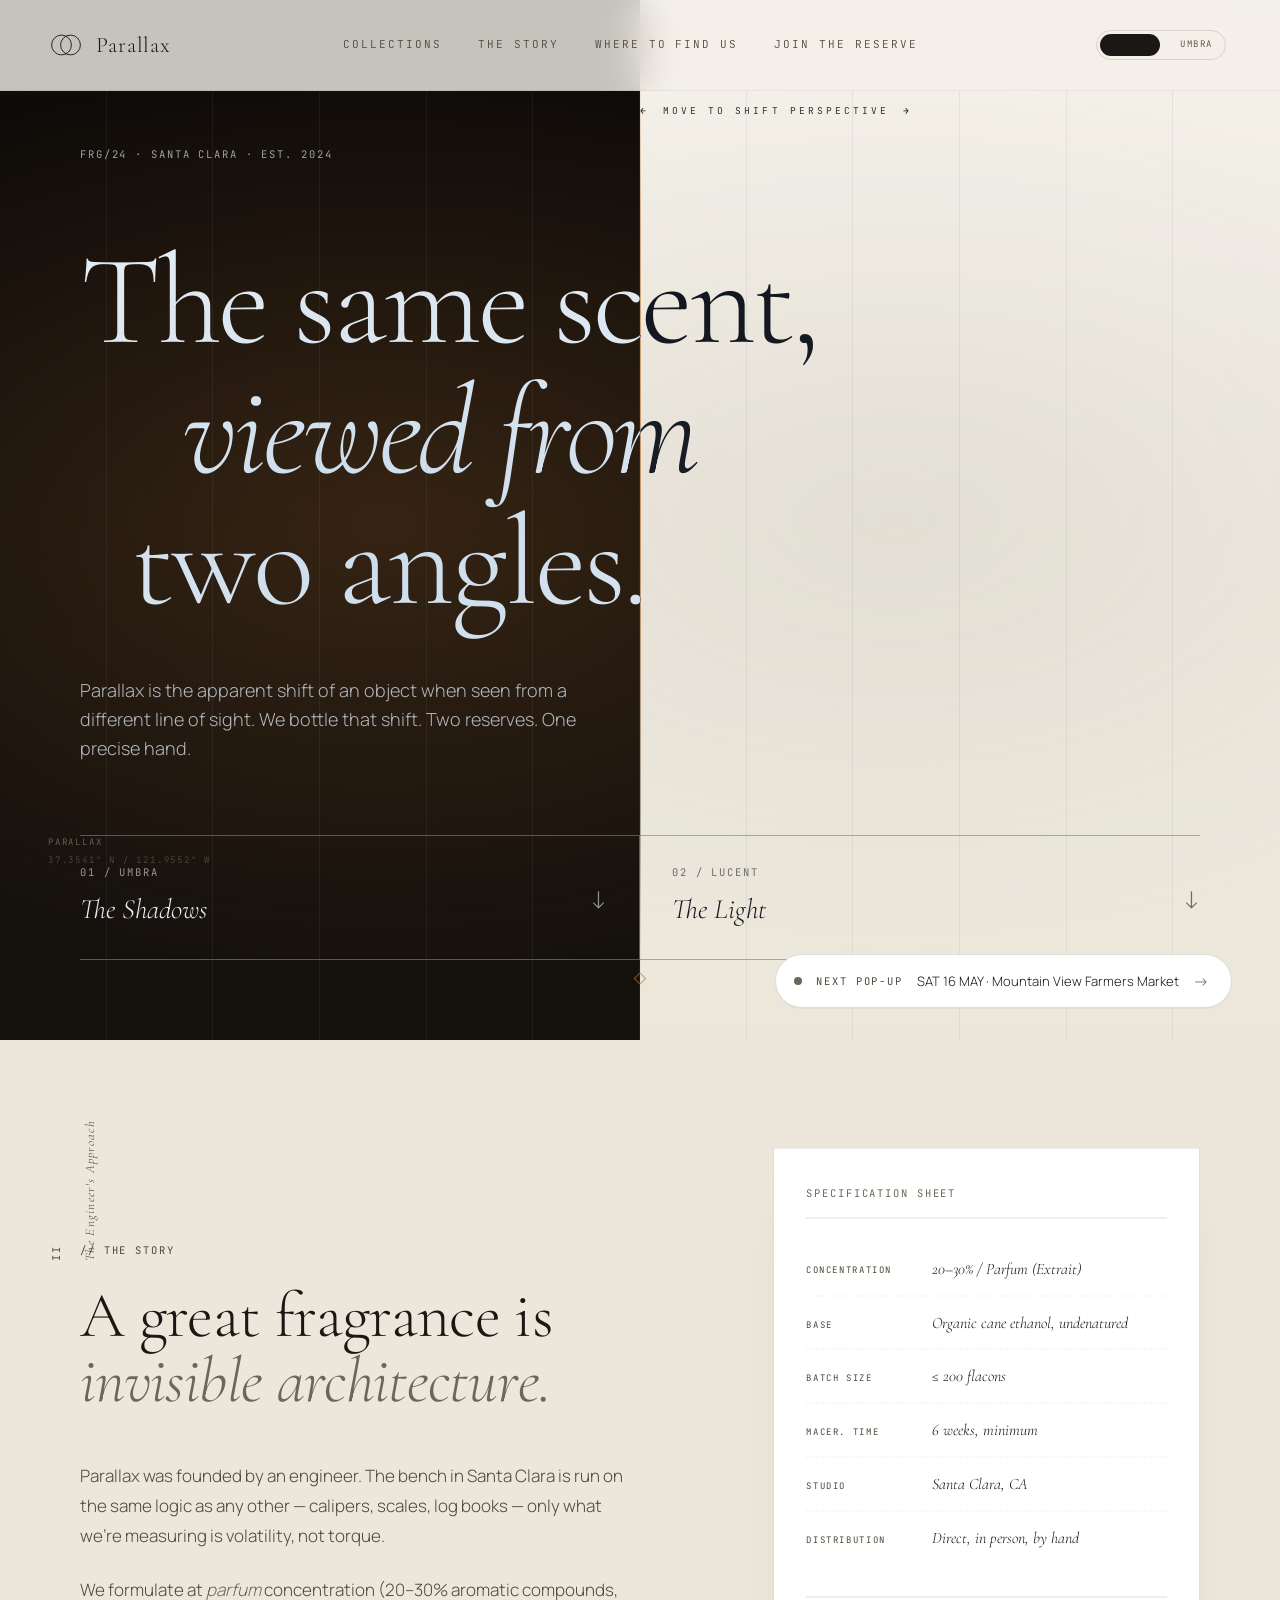
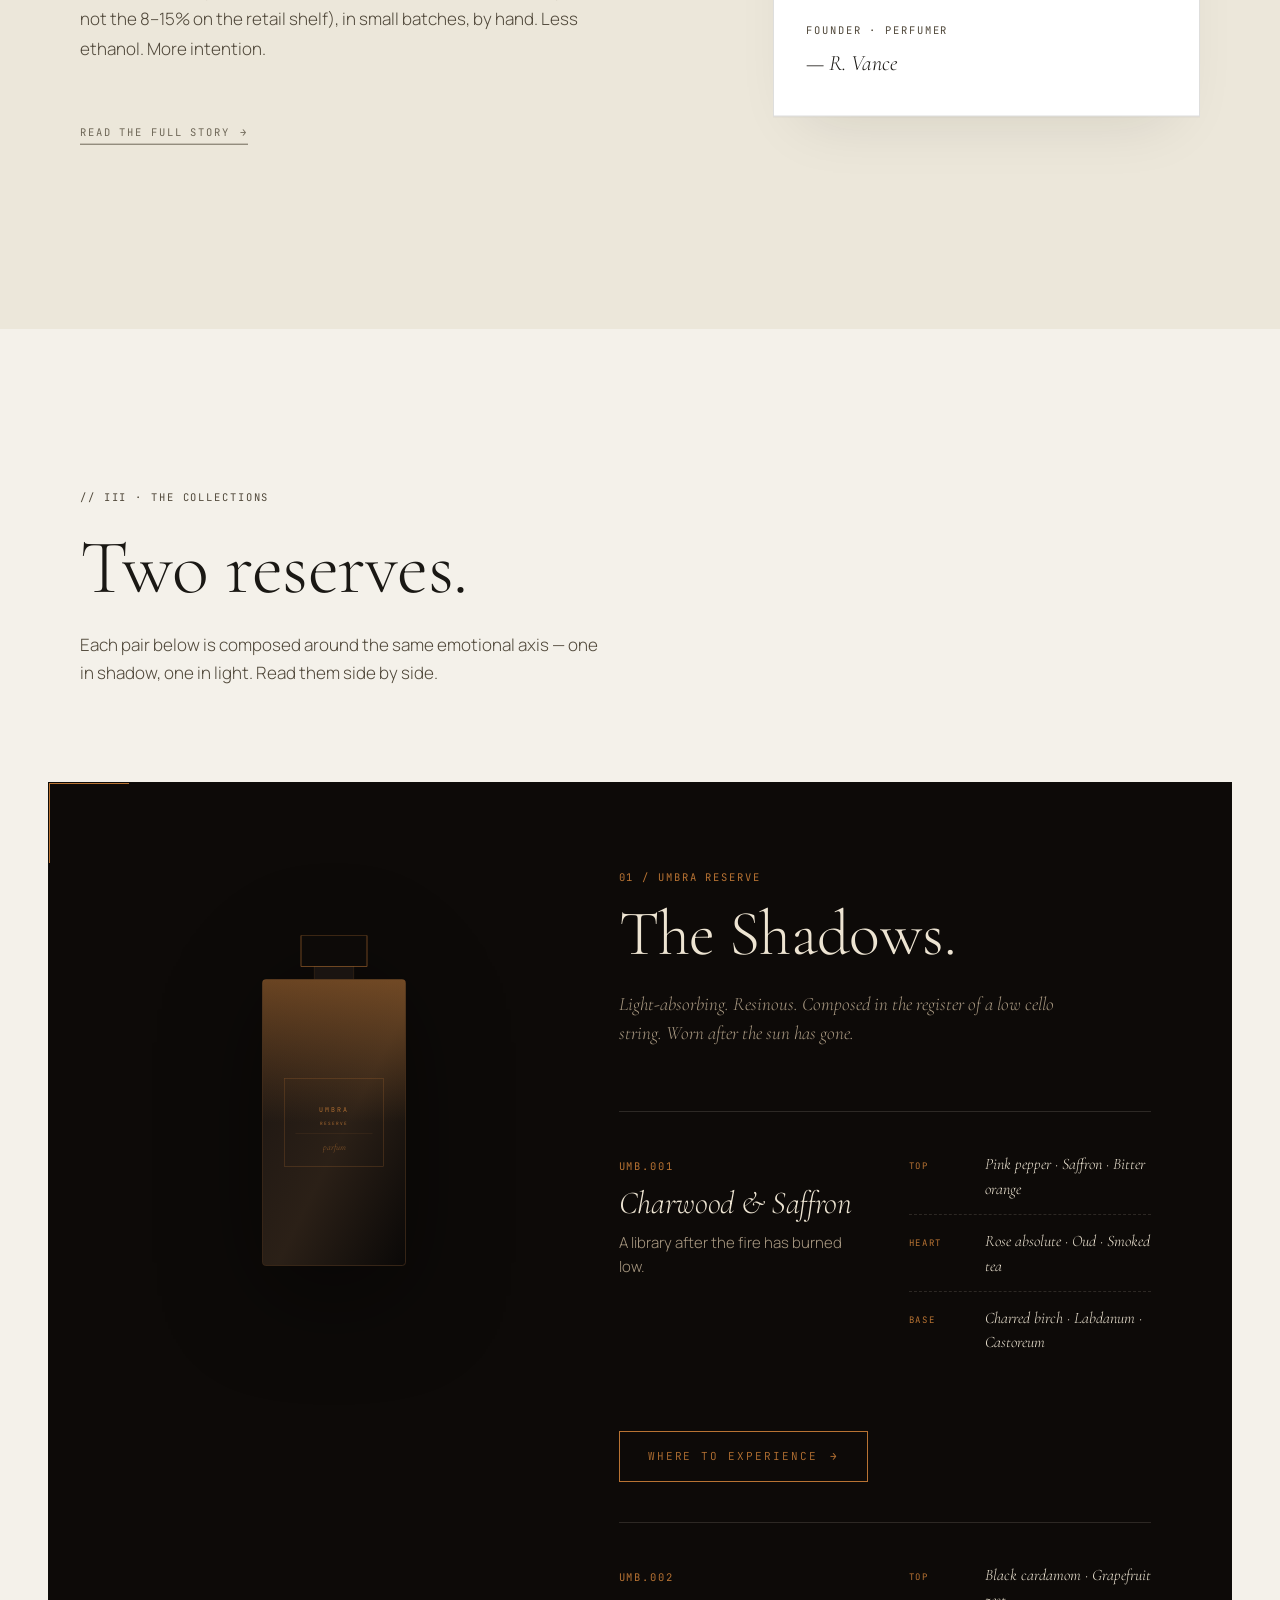
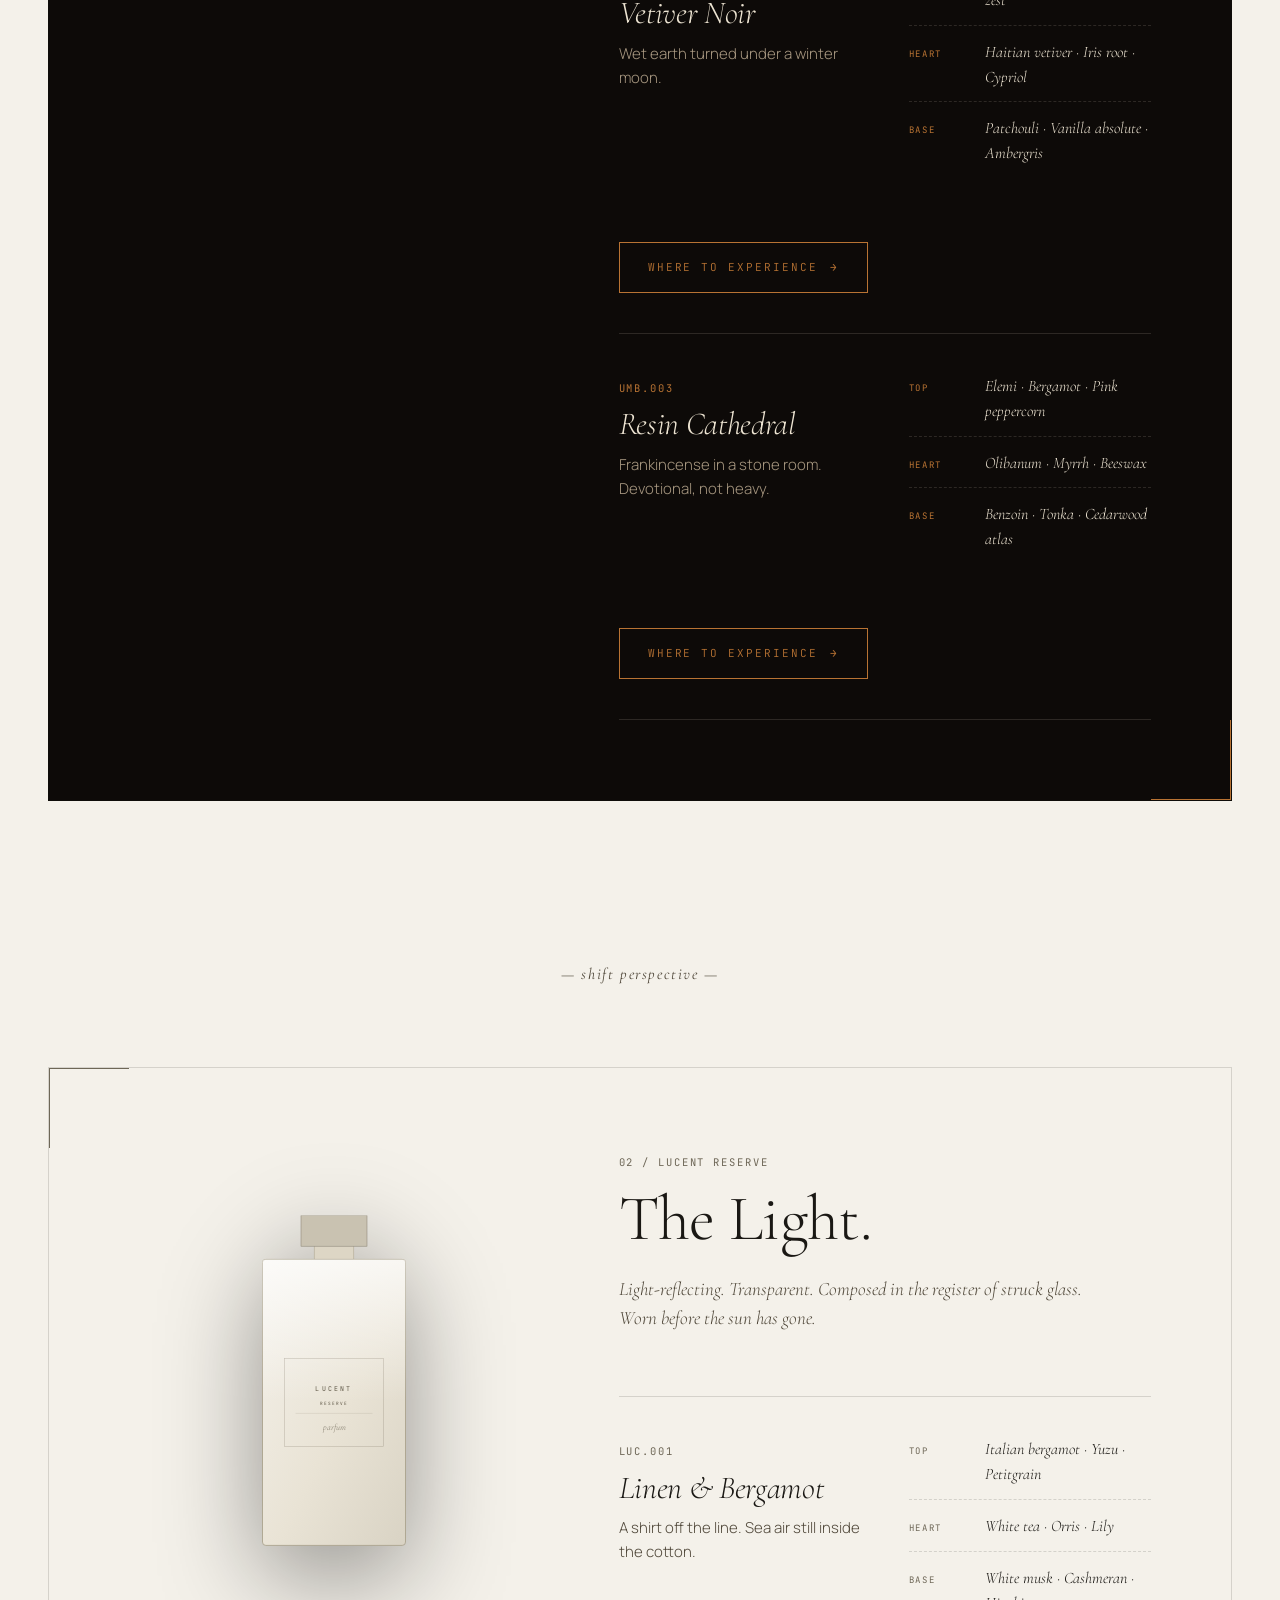
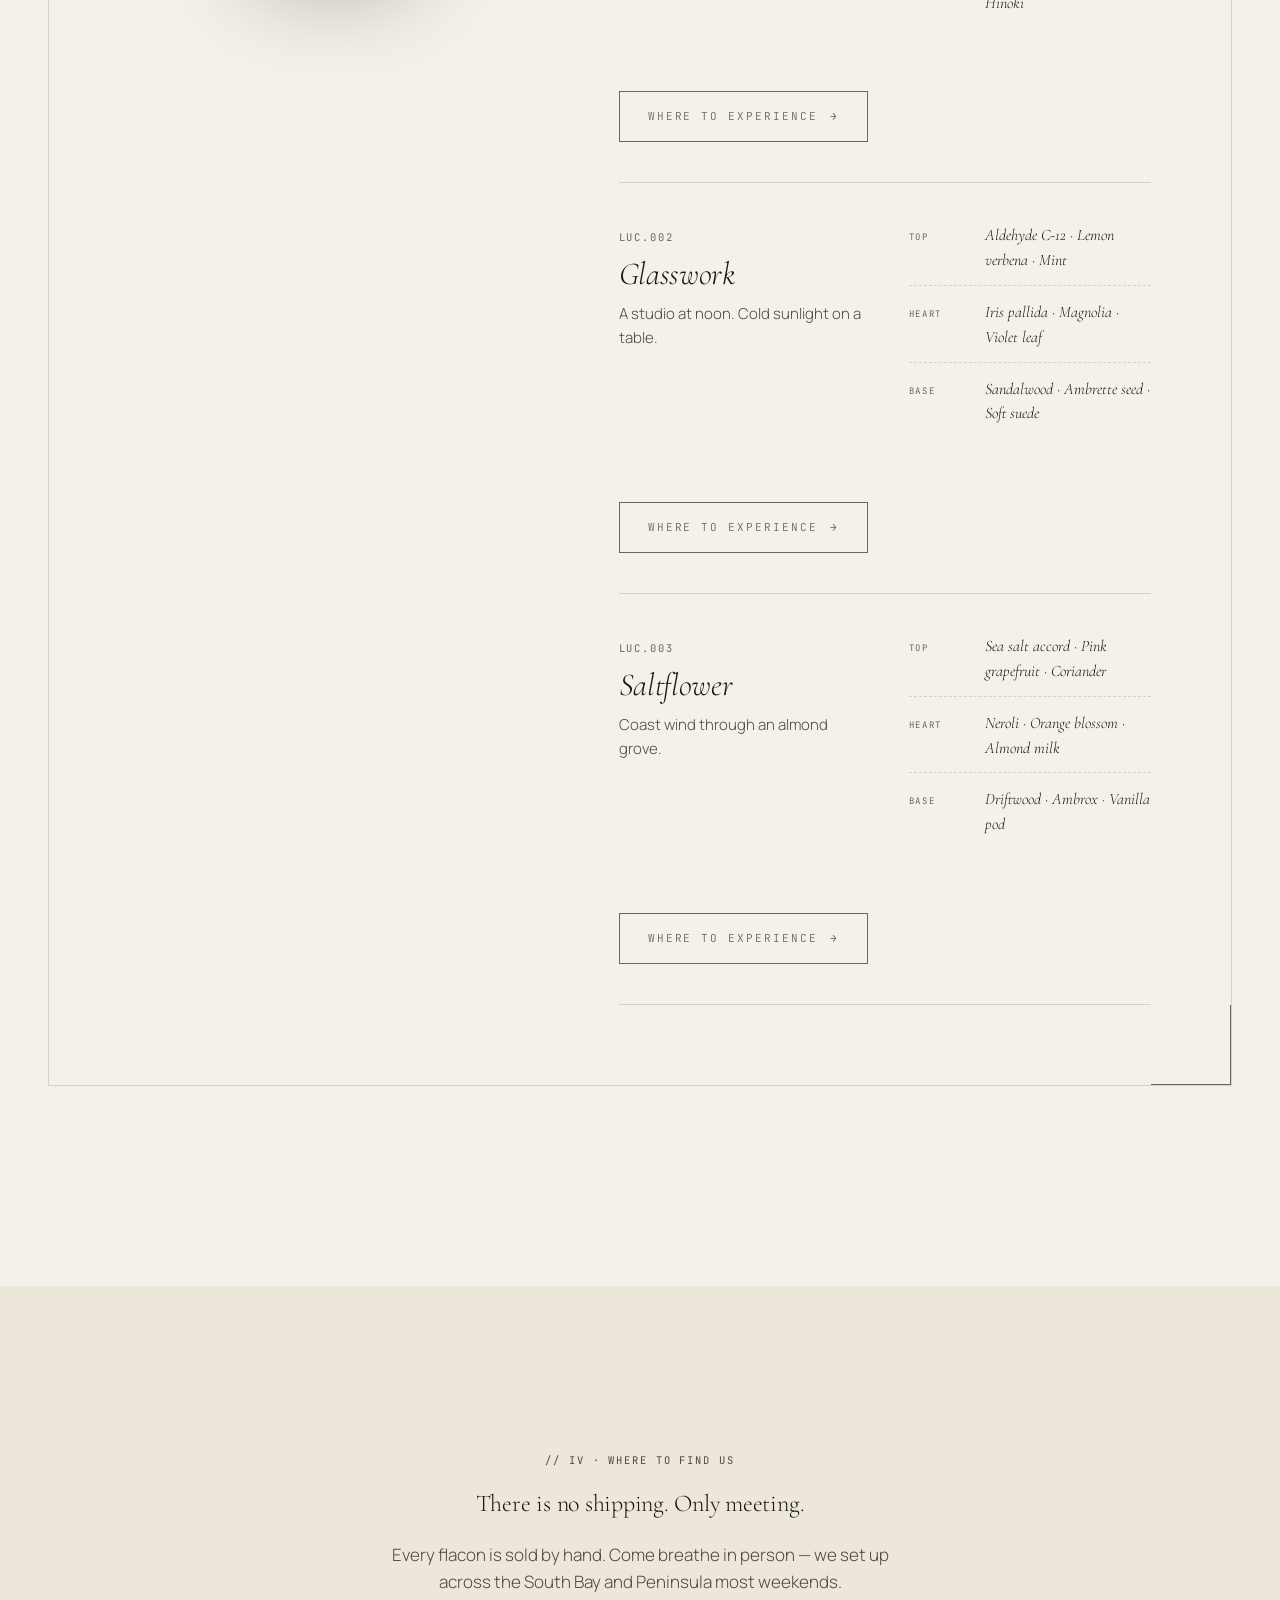
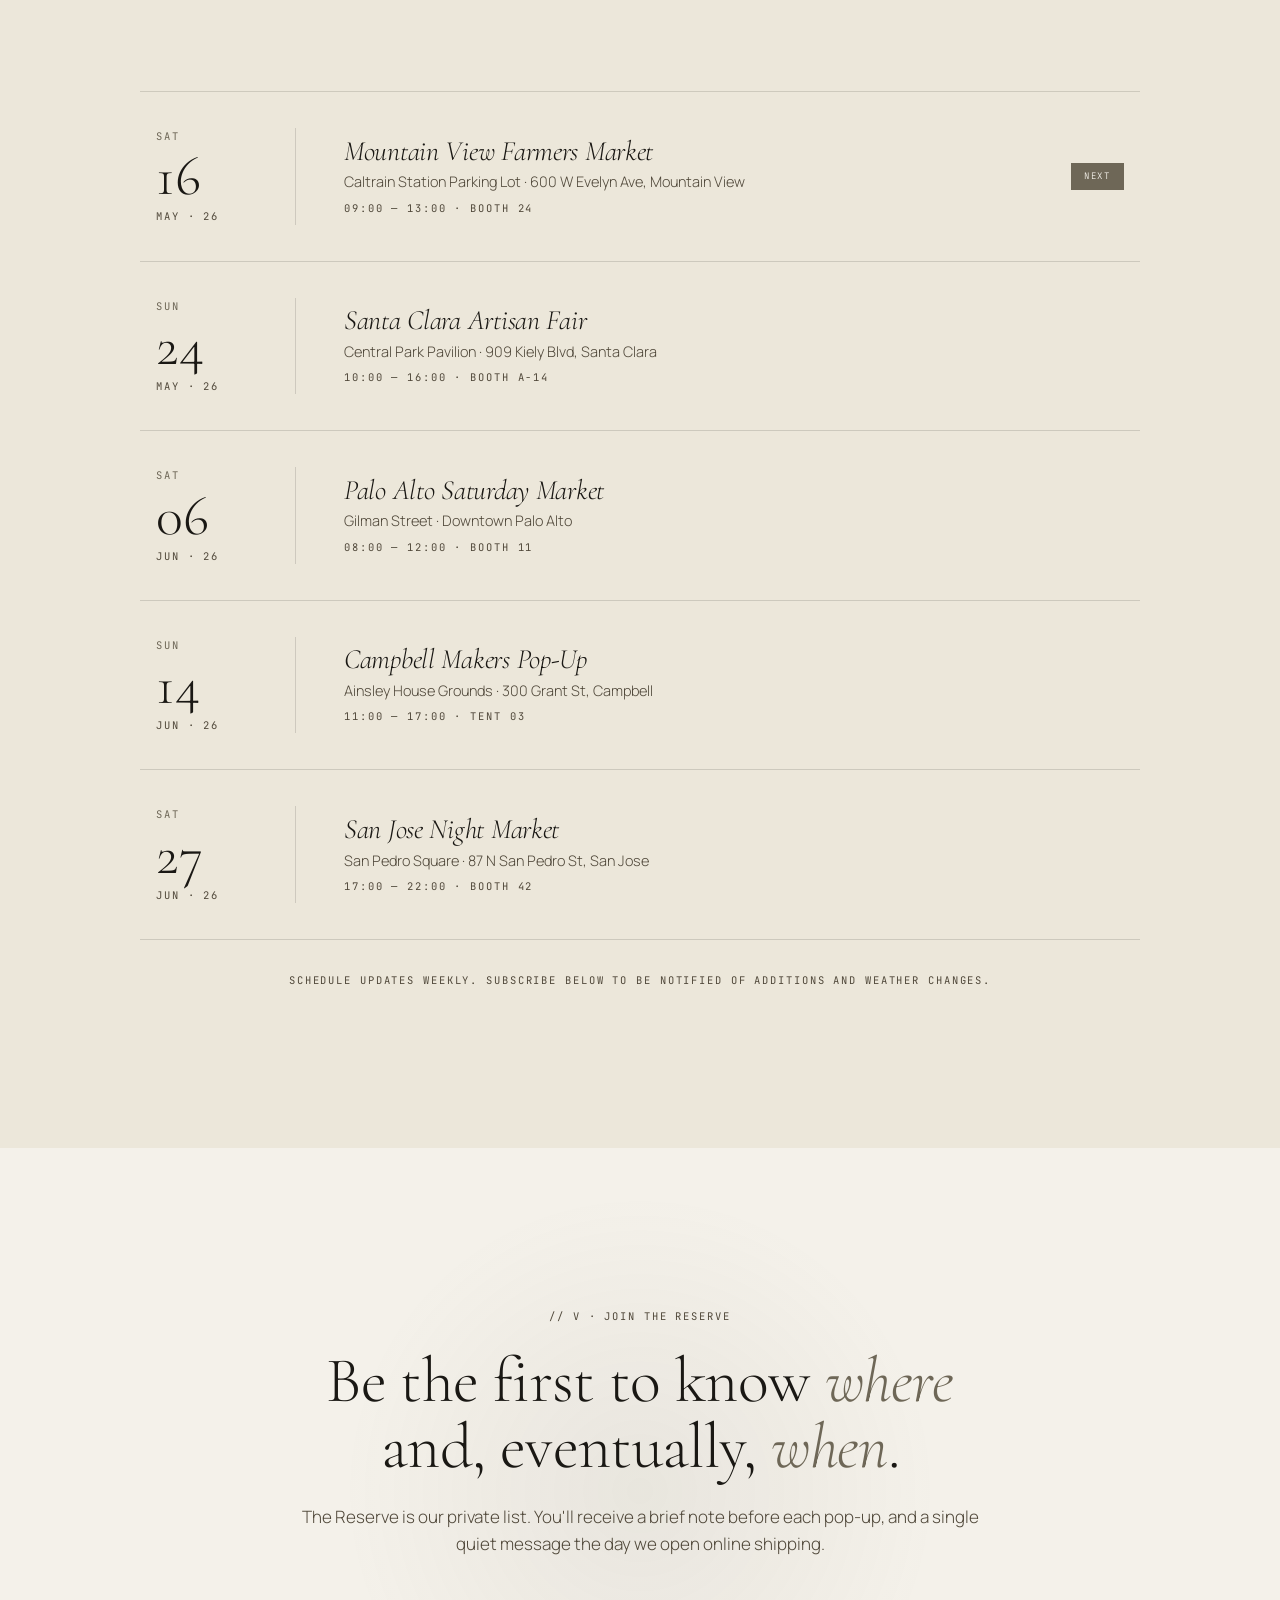
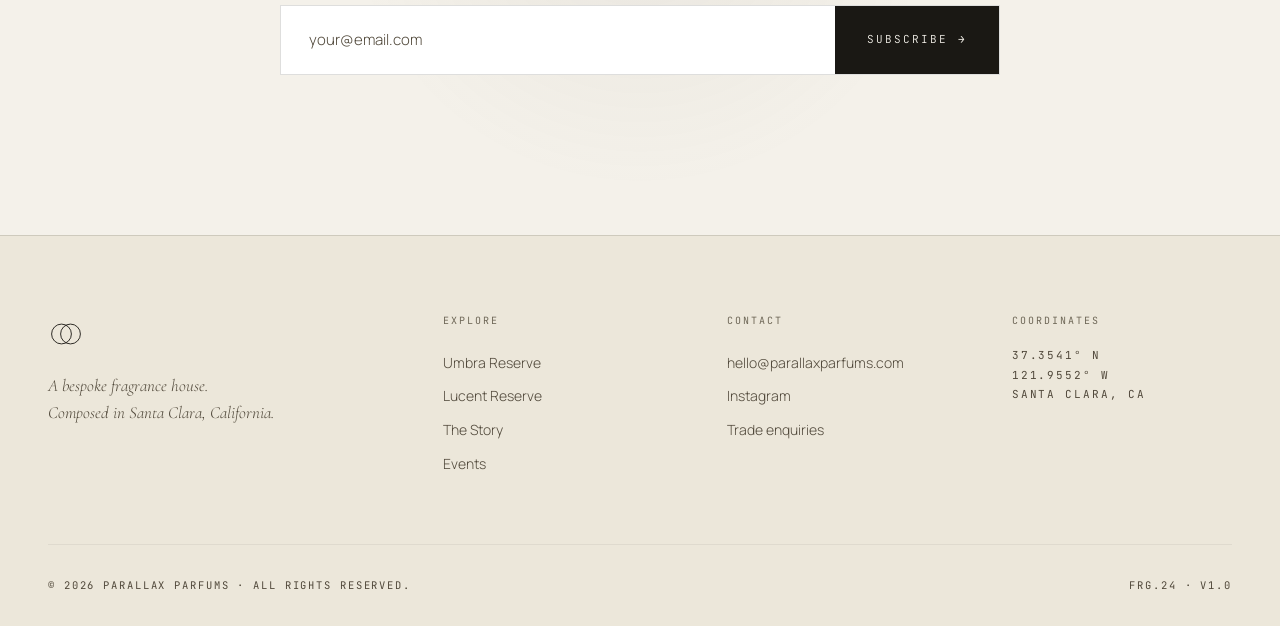
==== commit 833bb09c: "Make hero a cursor-driven split between umbra and lucent The mode toggle was the only signal of the " ====
--- a/index.html
+++ b/index.html
@@ -64,11 +64,14 @@
 
 <!-- ============ HOME / HERO ============ -->
 <section class="hero" id="home">
-  <!-- Parallax layers -->
-  <div class="hero__bg" data-parallax="0.3">
+  <!-- Split layers: cursor drives --split, revealing more umbra or lucent -->
+  <div class="hero__bg">
     <div class="hero__bg-umbra"></div>
     <div class="hero__bg-lucent"></div>
-    <div class="hero__divider" aria-hidden="true"></div>
+    <div class="hero__divider" aria-hidden="true">
+      <span class="hero__divider-tick hero__divider-tick--top" aria-hidden="true"></span>
+      <span class="hero__divider-tick hero__divider-tick--bot" aria-hidden="true"></span>
+    </div>
   </div>
 
   <div class="hero__grid" aria-hidden="true">
@@ -77,7 +80,13 @@
     <span></span><span></span>
   </div>
 
-  <div class="hero__inner" data-parallax="0.08">
+  <span class="hero__hint mono" aria-hidden="true">
+    <span class="hero__hint-arrow hero__hint-arrow--l">←</span>
+    <span class="hero__hint-text">move to shift perspective</span>
+    <span class="hero__hint-arrow hero__hint-arrow--r">→</span>
+  </span>
+
+  <div class="hero__inner">
     <div class="hero__meta">
       <span class="mono">FRG/24 · SANTA CLARA · EST. 2024</span>
     </div>
--- a/styles.css
+++ b/styles.css
@@ -196,41 +196,100 @@
   overflow: hidden;
 }
 
-/* Two-half background — visible in lucent as a subtle hint,
-   dramatic in umbra */
+/* Cursor-driven split — --split is updated in script.js as the pointer moves.
+   The two halves are fixed dark/light regardless of global mode, so the
+   duality reads instantly on first arrival. */
+.hero {
+  --split: 50%;
+}
 .hero__bg {
   position: absolute; inset: 0;
-  display: grid; grid-template-columns: 1fr 1fr;
   z-index: 0;
+  overflow: hidden;
+}
+.hero__bg-umbra,
+.hero__bg-lucent {
+  position: absolute; inset: 0;
+  will-change: clip-path;
 }
 .hero__bg-umbra {
   background:
-    radial-gradient(ellipse at 30% 50%, rgba(184,115,51,0.06), transparent 60%),
-    linear-gradient(180deg, var(--bg) 0%, var(--bg-soft) 100%);
-  transition: background 700ms;
+    radial-gradient(ellipse at 30% 50%, rgba(184,115,51,0.22), transparent 62%),
+    linear-gradient(180deg, #0d0a08 0%, #15110d 100%);
+  clip-path: polygon(0 0, var(--split) 0, var(--split) 100%, 0 100%);
 }
 .hero__bg-lucent {
   background:
-    radial-gradient(ellipse at 70% 50%, rgba(110,103,87,0.05), transparent 60%),
-    linear-gradient(180deg, var(--bg) 0%, var(--bg) 100%);
-  transition: background 700ms;
-}
-[data-mode="umbra"] .hero__bg-umbra {
-  background:
-    radial-gradient(ellipse at 30% 50%, rgba(184,115,51,0.18), transparent 60%),
-    linear-gradient(180deg, #0d0a08 0%, #15110d 100%);
-}
-[data-mode="umbra"] .hero__bg-lucent {
-  background:
-    radial-gradient(ellipse at 70% 50%, rgba(237,228,210,0.04), transparent 60%),
-    linear-gradient(180deg, #1a1411 0%, #15110d 100%);
+    radial-gradient(ellipse at 70% 50%, rgba(110,103,87,0.10), transparent 60%),
+    linear-gradient(180deg, #f4f1ea 0%, #ece7da 100%);
+  clip-path: polygon(var(--split) 0, 100% 0, 100% 100%, var(--split) 100%);
 }
 
 .hero__divider {
   position: absolute;
-  left: 50%; top: 10%; bottom: 10%;
+  left: var(--split);
+  top: 6%; bottom: 6%;
   width: 1px;
-  background: linear-gradient(180deg, transparent, var(--line) 20%, var(--line) 80%, transparent);
+  background: linear-gradient(180deg,
+    transparent,
+    rgba(184,115,51,0.55) 18%,
+    rgba(184,115,51,0.7) 50%,
+    rgba(110,103,87,0.55) 82%,
+    transparent);
+  transform: translateX(-0.5px);
+  pointer-events: none;
+  z-index: 1;
+  will-change: left;
+}
+.hero__divider-tick {
+  position: absolute;
+  left: 50%;
+  width: 9px; height: 9px;
+  margin-left: -4.5px;
+  border: 1px solid rgba(184,115,51,0.7);
+  background: transparent;
+  transform: rotate(45deg);
+}
+.hero__divider-tick--top { top: -5px; }
+.hero__divider-tick--bot { bottom: -5px; }
+
+.hero__hint {
+  position: absolute;
+  left: var(--split);
+  top: 10%;
+  transform: translateX(-50%);
+  z-index: 2;
+  display: inline-flex; align-items: center; gap: 14px;
+  color: #ffffff;
+  mix-blend-mode: difference;
+  white-space: nowrap;
+  pointer-events: none;
+  font-size: 9.5px;
+  letter-spacing: 0.32em;
+  opacity: 0;
+  animation: fadeUp 900ms 1700ms forwards;
+  will-change: left, opacity;
+}
+.hero__hint-text { opacity: 0.85; }
+.hero__hint-arrow {
+  display: inline-block;
+  animation: hintNudge 2.4s ease-in-out infinite;
+}
+.hero__hint-arrow--l { animation-delay: 0s; }
+.hero__hint-arrow--r { animation-delay: 1.2s; }
+@keyframes hintNudge {
+  0%, 100% { transform: translateX(0); opacity: 0.5; }
+  50%      { transform: translateX(-6px); opacity: 1; }
+}
+.hero__hint-arrow--r { animation-name: hintNudgeR; }
+@keyframes hintNudgeR {
+  0%, 100% { transform: translateX(0); opacity: 0.5; }
+  50%      { transform: translateX(6px); opacity: 1; }
+}
+.hero[data-shifted="1"] .hero__hint {
+  opacity: 0;
+  animation: none;
+  transition: opacity 700ms ease;
 }
 
 /* Engineering grid */
@@ -239,18 +298,27 @@
   display: grid; grid-template-columns: repeat(12, 1fr);
   pointer-events: none; z-index: 1;
 }
-.hero__grid span { border-right: 1px solid var(--line-soft); }
+.hero__grid span { border-right: 1px solid rgba(127,127,127,0.12); }
 .hero__grid span:last-child { border-right: 0; }
 
 .hero__inner {
-  position: relative; z-index: 2;
+  position: relative; z-index: 3;
   max-width: 1120px; margin: 0 auto;
   width: 100%;
+  color: #ffffff;
+  mix-blend-mode: difference;
+  pointer-events: none;
+}
+.hero__inner a,
+.hero__inner button,
+.hero__inner input,
+.hero__inner label {
+  pointer-events: auto;
 }
 
 .hero__meta {
   margin-bottom: 72px;
-  color: var(--ink-soft);
+  color: rgba(255,255,255,0.65);
 }
 
 .hero__title {
@@ -258,6 +326,7 @@
   font-weight: 300;
   letter-spacing: -0.025em;
   margin-bottom: 48px;
+  color: #ffffff;
 }
 .hero__title-line {
   display: block;
@@ -267,7 +336,7 @@
 .hero__title-line:nth-child(1) { animation-delay: 200ms; }
 .hero__title-line:nth-child(2) { animation-delay: 380ms; padding-left: 8vw; }
 .hero__title-line:nth-child(3) { animation-delay: 560ms; padding-left: 4vw; }
-.hero__title-line--italic { font-style: italic; color: var(--accent); }
+.hero__title-line--italic { font-style: italic; color: #ffffff; }
 
 @keyframes titleIn {
   from { opacity: 0; transform: translateY(40px) skewY(2deg); }
@@ -278,7 +347,7 @@
   max-width: 540px;
   font-size: 18px;
   line-height: 1.6;
-  color: var(--ink-soft);
+  color: rgba(255,255,255,0.78);
   margin-bottom: 72px;
   opacity: 0;
   animation: fadeUp 900ms 800ms forwards;
@@ -287,7 +356,7 @@
 .hero__paths {
   display: grid; grid-template-columns: 1fr 1fr;
   gap: 0;
-  border-top: 1px solid var(--line);
+  border-top: 1px solid rgba(255,255,255,0.32);
   opacity: 0;
   animation: fadeUp 900ms 1000ms forwards;
 }
@@ -296,27 +365,28 @@
   grid-template-areas: "num arrow" "name arrow";
   grid-template-columns: 1fr auto;
   padding: 28px 0;
-  border-bottom: 1px solid var(--line);
+  border-bottom: 1px solid rgba(255,255,255,0.32);
   position: relative;
   transition: padding 400ms, color 400ms;
 }
-.path--umbra { padding-right: 32px; border-right: 1px solid var(--line); padding-left: 0; }
+.path--umbra { padding-right: 32px; border-right: 1px solid rgba(255,255,255,0.32); padding-left: 0; }
 .path--lucent { padding-left: 32px; }
-.path__num { grid-area: num; color: var(--ink-soft); margin-bottom: 8px; }
+.path__num { grid-area: num; color: rgba(255,255,255,0.6); margin-bottom: 8px; }
 .path__name {
   grid-area: name;
   font-family: 'Cormorant Garamond', serif;
   font-size: 28px; font-style: italic;
   font-weight: 300;
+  color: #ffffff;
 }
 .path__arrow {
   grid-area: arrow;
   align-self: center;
-  font-size: 24px; color: var(--ink-soft);
-  transition: transform 400ms, color 400ms;
-}
-.path:hover .path__arrow { transform: translateY(6px); color: var(--accent); }
-.path:hover .path__name { color: var(--accent); }
+  font-size: 24px; color: rgba(255,255,255,0.6);
+  transition: transform 400ms, color 400ms, opacity 400ms;
+}
+.path:hover .path__arrow { transform: translateY(6px); color: #ffffff; }
+.path:hover .path__name { color: #ffffff; letter-spacing: 0.01em; }
 
 /* Next pop-up pill */
 .next-popup {
@@ -876,4 +946,6 @@
     transition-duration: 0.01ms !important;
   }
   html { scroll-behavior: auto; }
-}
+  .hero { --split: 50%; }
+  .hero__hint { display: none; }
+}
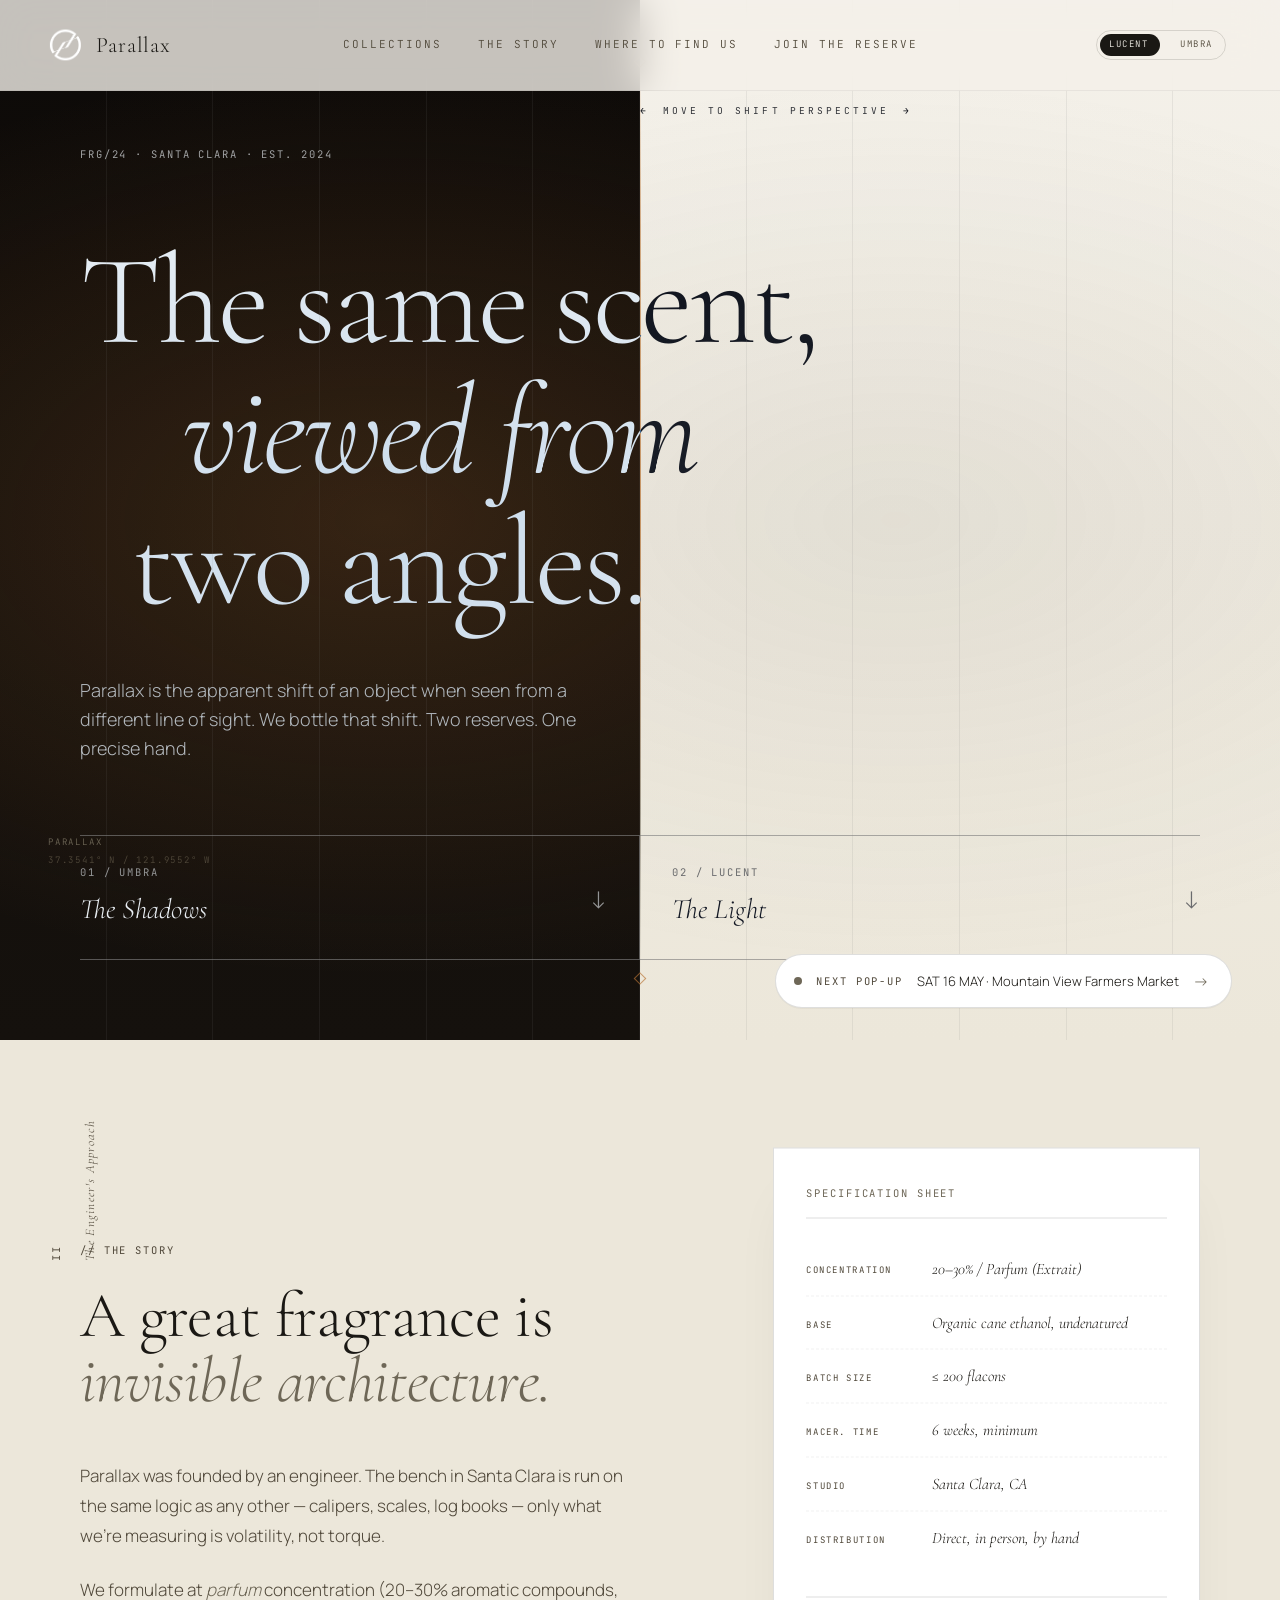
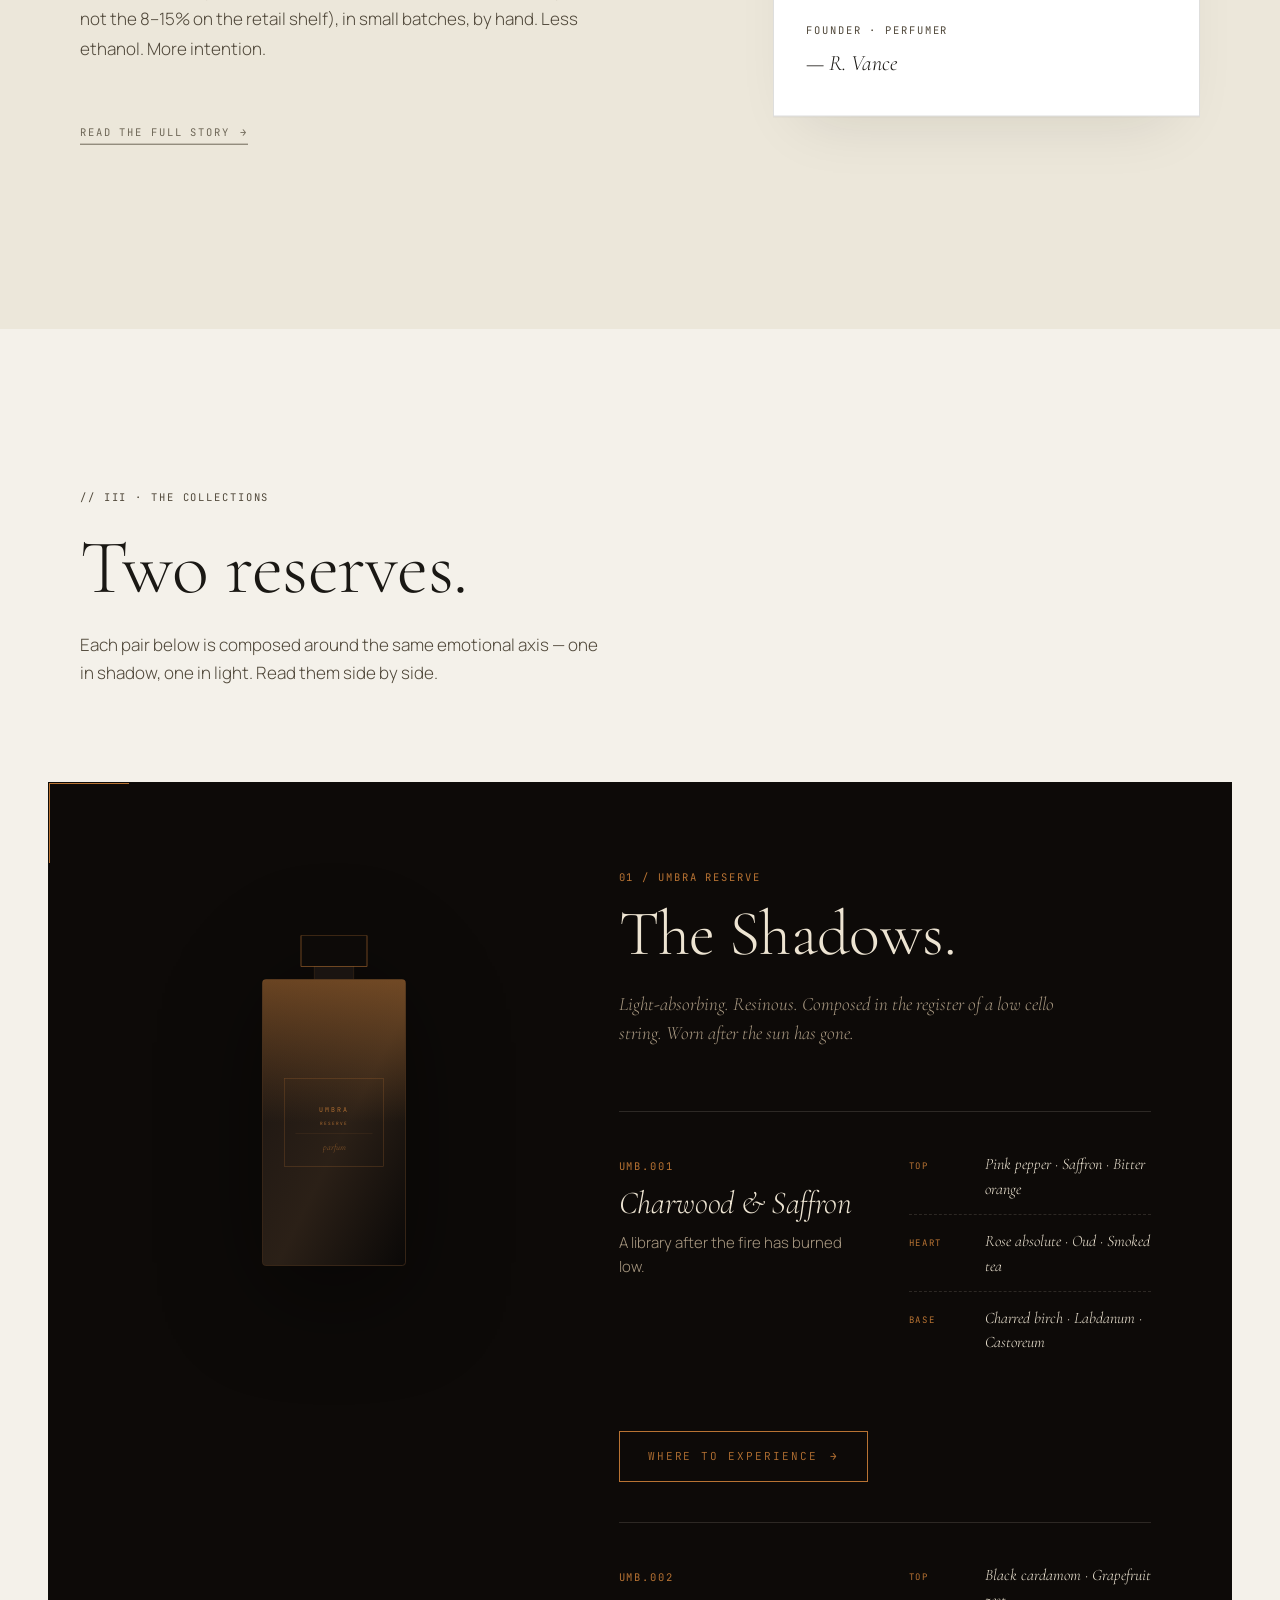
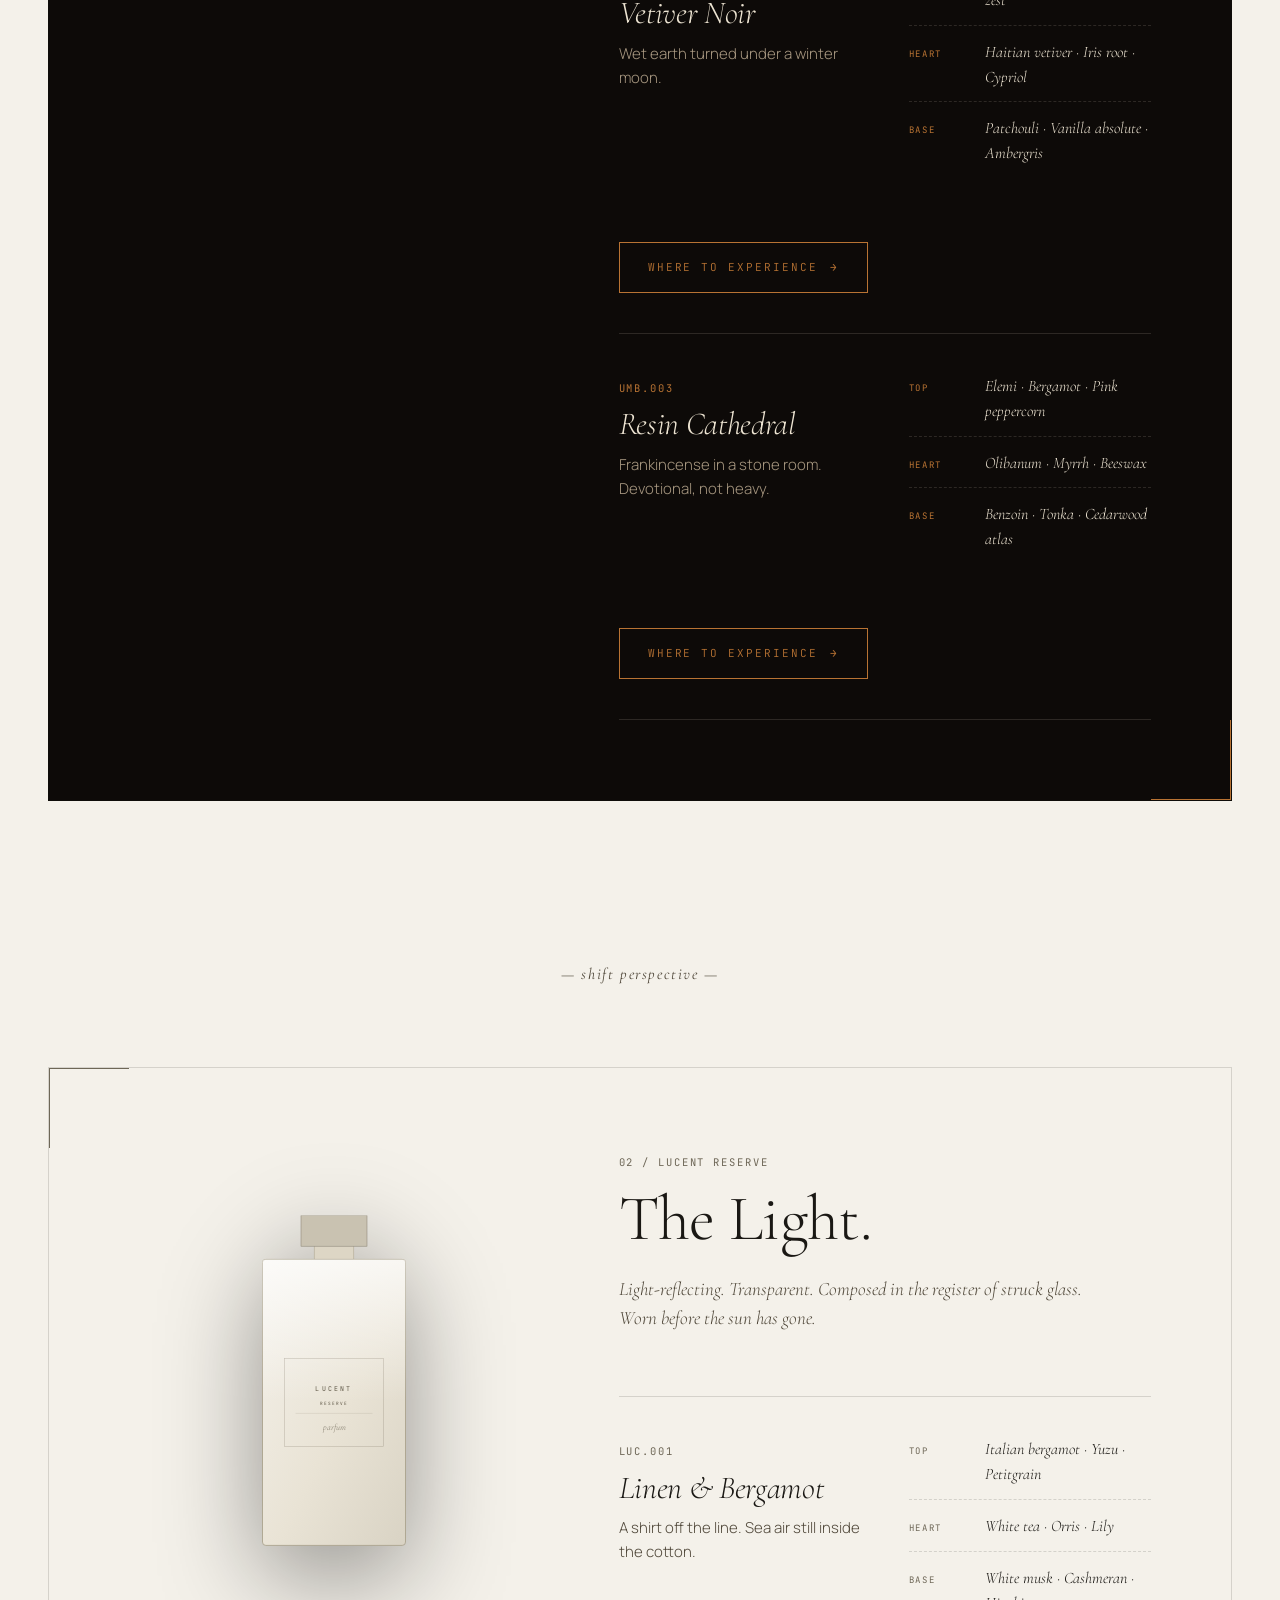
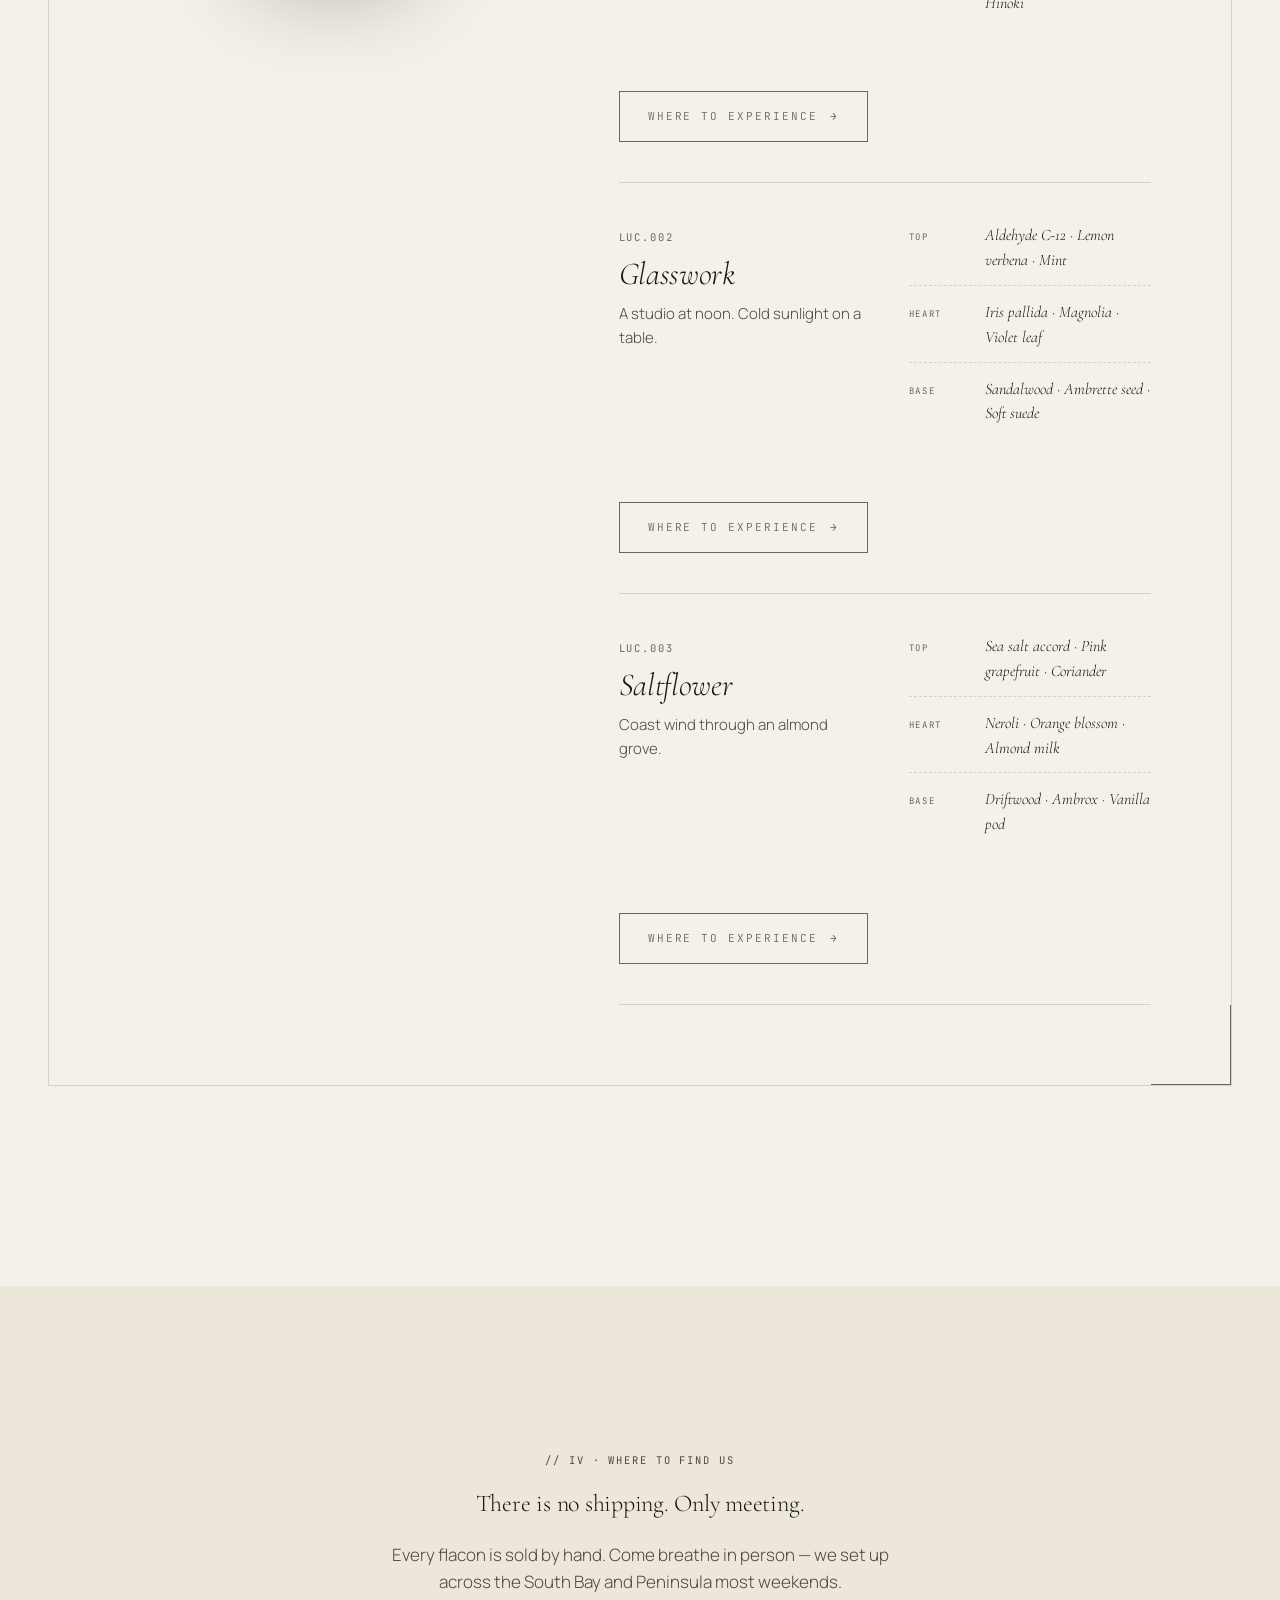
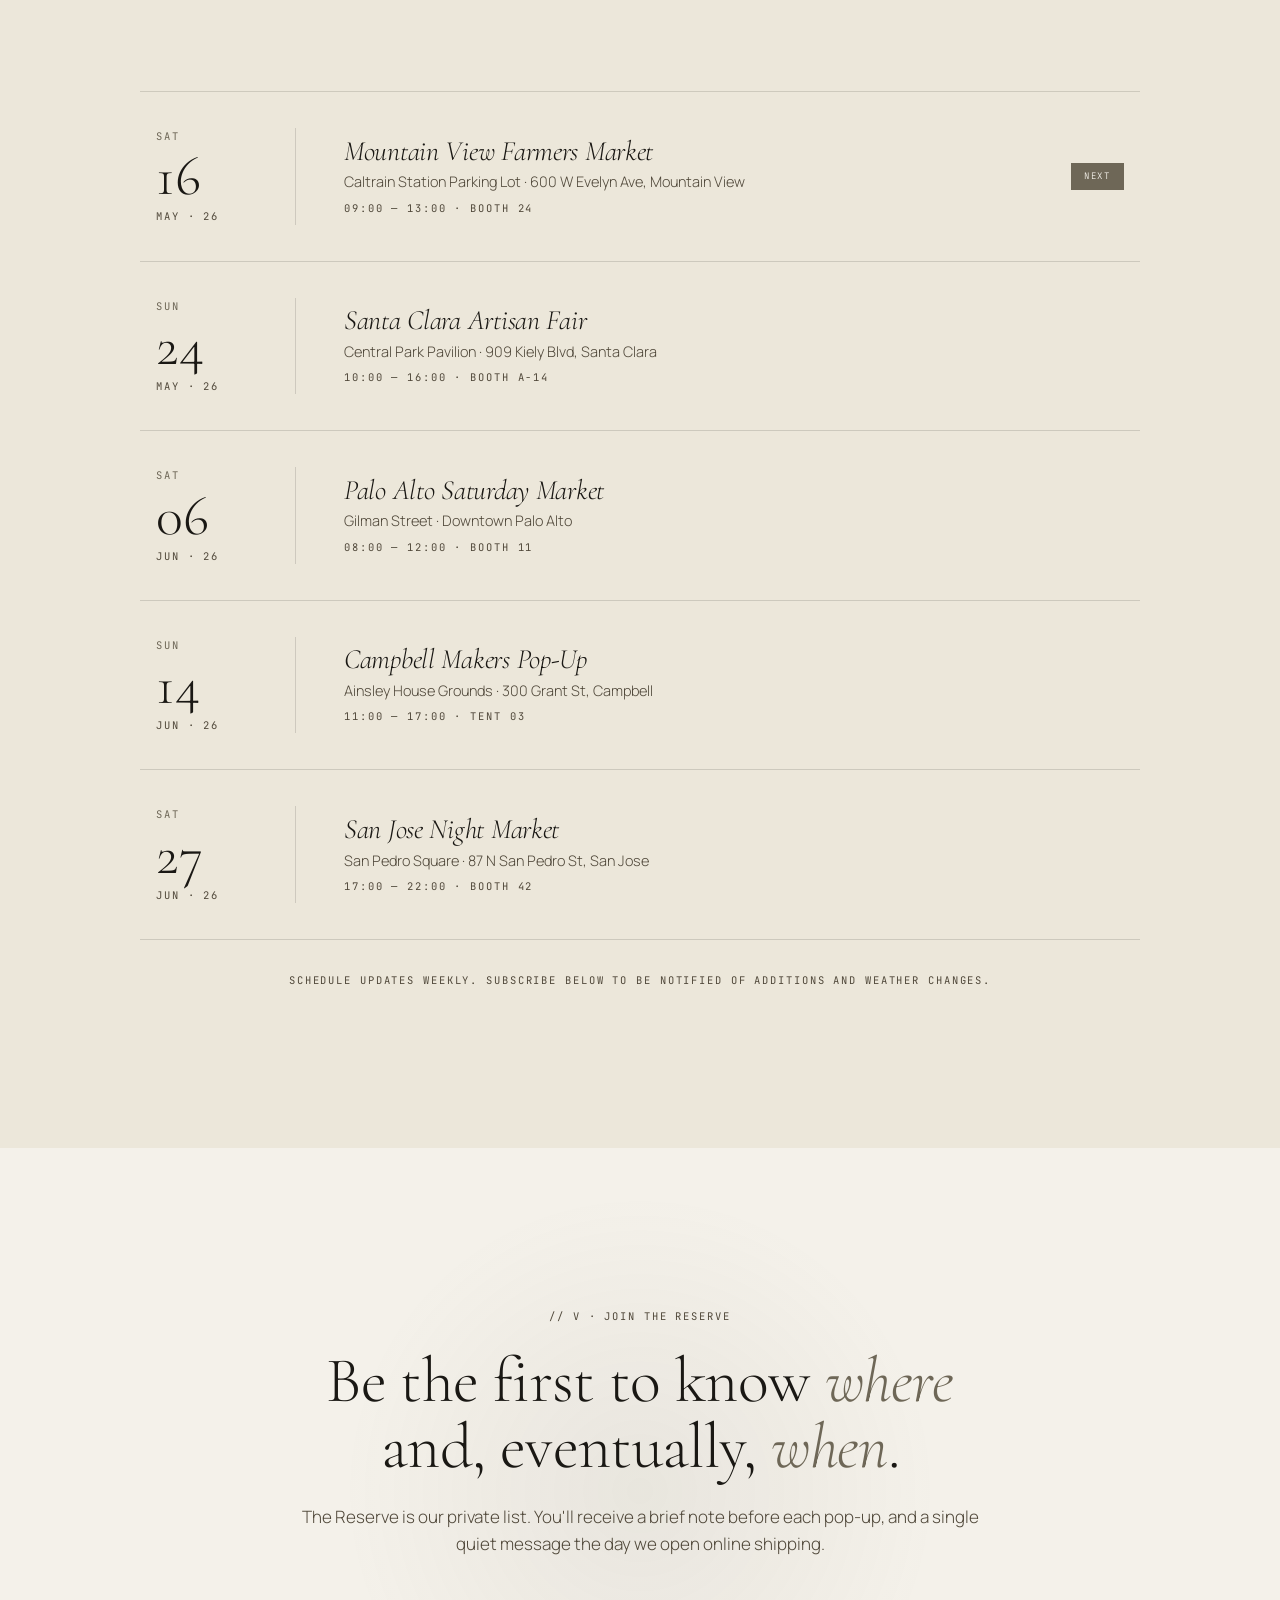
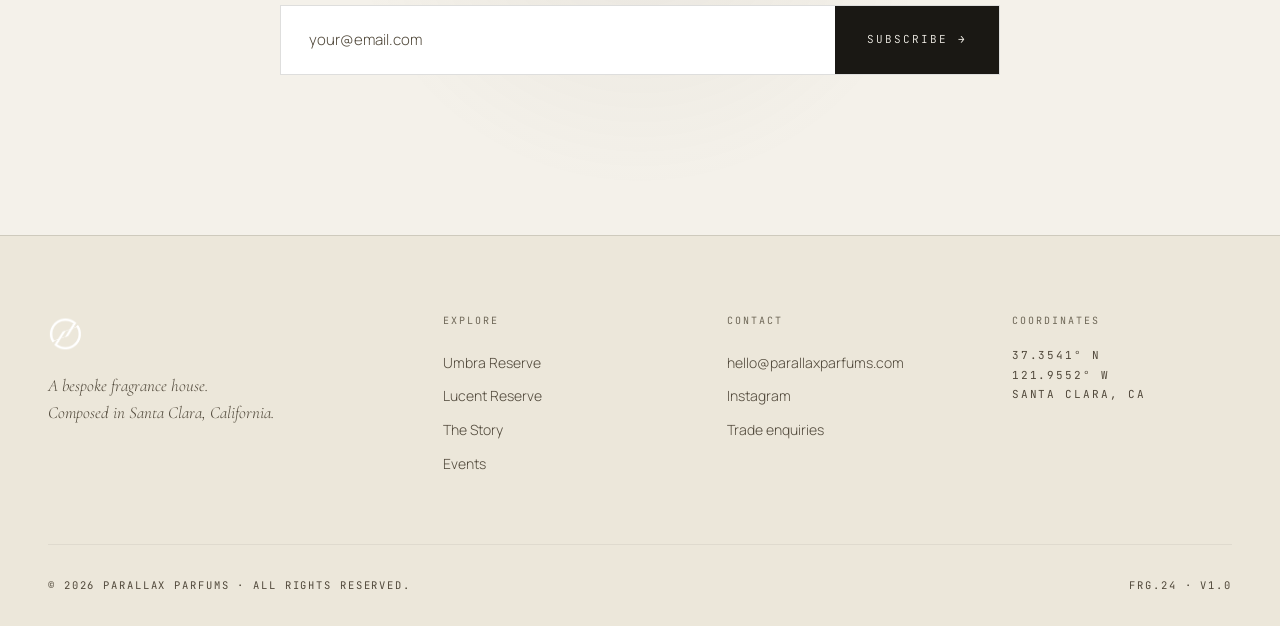
==== commit d1f667b8: "Replace inline circle logo with parallax-logo-r2.svg Swaps the two-circle inline SVG mark in nav and" ====
--- a/index.html
+++ b/index.html
@@ -31,10 +31,7 @@
 <!-- ============ FIXED CHROME ============ -->
 <header class="nav" id="nav">
   <a href="#home" class="nav__brand" aria-label="Parallax Parfums home">
-    <svg class="nav__logo" viewBox="0 0 40 40" aria-hidden="true">
-      <circle cx="15" cy="20" r="11" fill="none" stroke="currentColor" stroke-width="1"/>
-      <circle cx="25" cy="20" r="11" fill="none" stroke="currentColor" stroke-width="1"/>
-    </svg>
+    <img class="nav__logo" src="parallax-logo-r2.svg" alt="" aria-hidden="true"/>
     <span class="nav__wordmark">Parallax</span>
   </a>
 
@@ -494,10 +491,7 @@
 <footer class="footer">
   <div class="footer__grid">
     <div class="footer__col">
-      <svg class="footer__logo" viewBox="0 0 40 40" aria-hidden="true">
-        <circle cx="15" cy="20" r="11" fill="none" stroke="currentColor" stroke-width="1"/>
-        <circle cx="25" cy="20" r="11" fill="none" stroke="currentColor" stroke-width="1"/>
-      </svg>
+      <img class="footer__logo" src="parallax-logo-r2.svg" alt="" aria-hidden="true"/>
       <p class="footer__tag">
         A bespoke fragrance house.<br/>
         Composed in Santa Clara, California.
--- a/styles.css
+++ b/styles.css
@@ -148,7 +148,7 @@
   z-index: 1;
   transition: color 400ms;
 }
-.nav__shift-label--lucent { color: var(--ink); }
+.nav__shift-label--lucent { color: var(--bg); }
 .nav__shift-label--umbra { color: var(--ink-soft); }
 [data-mode="umbra"] .nav__shift-label--lucent { color: var(--ink-soft); }
 [data-mode="umbra"] .nav__shift-label--umbra { color: var(--ink); }
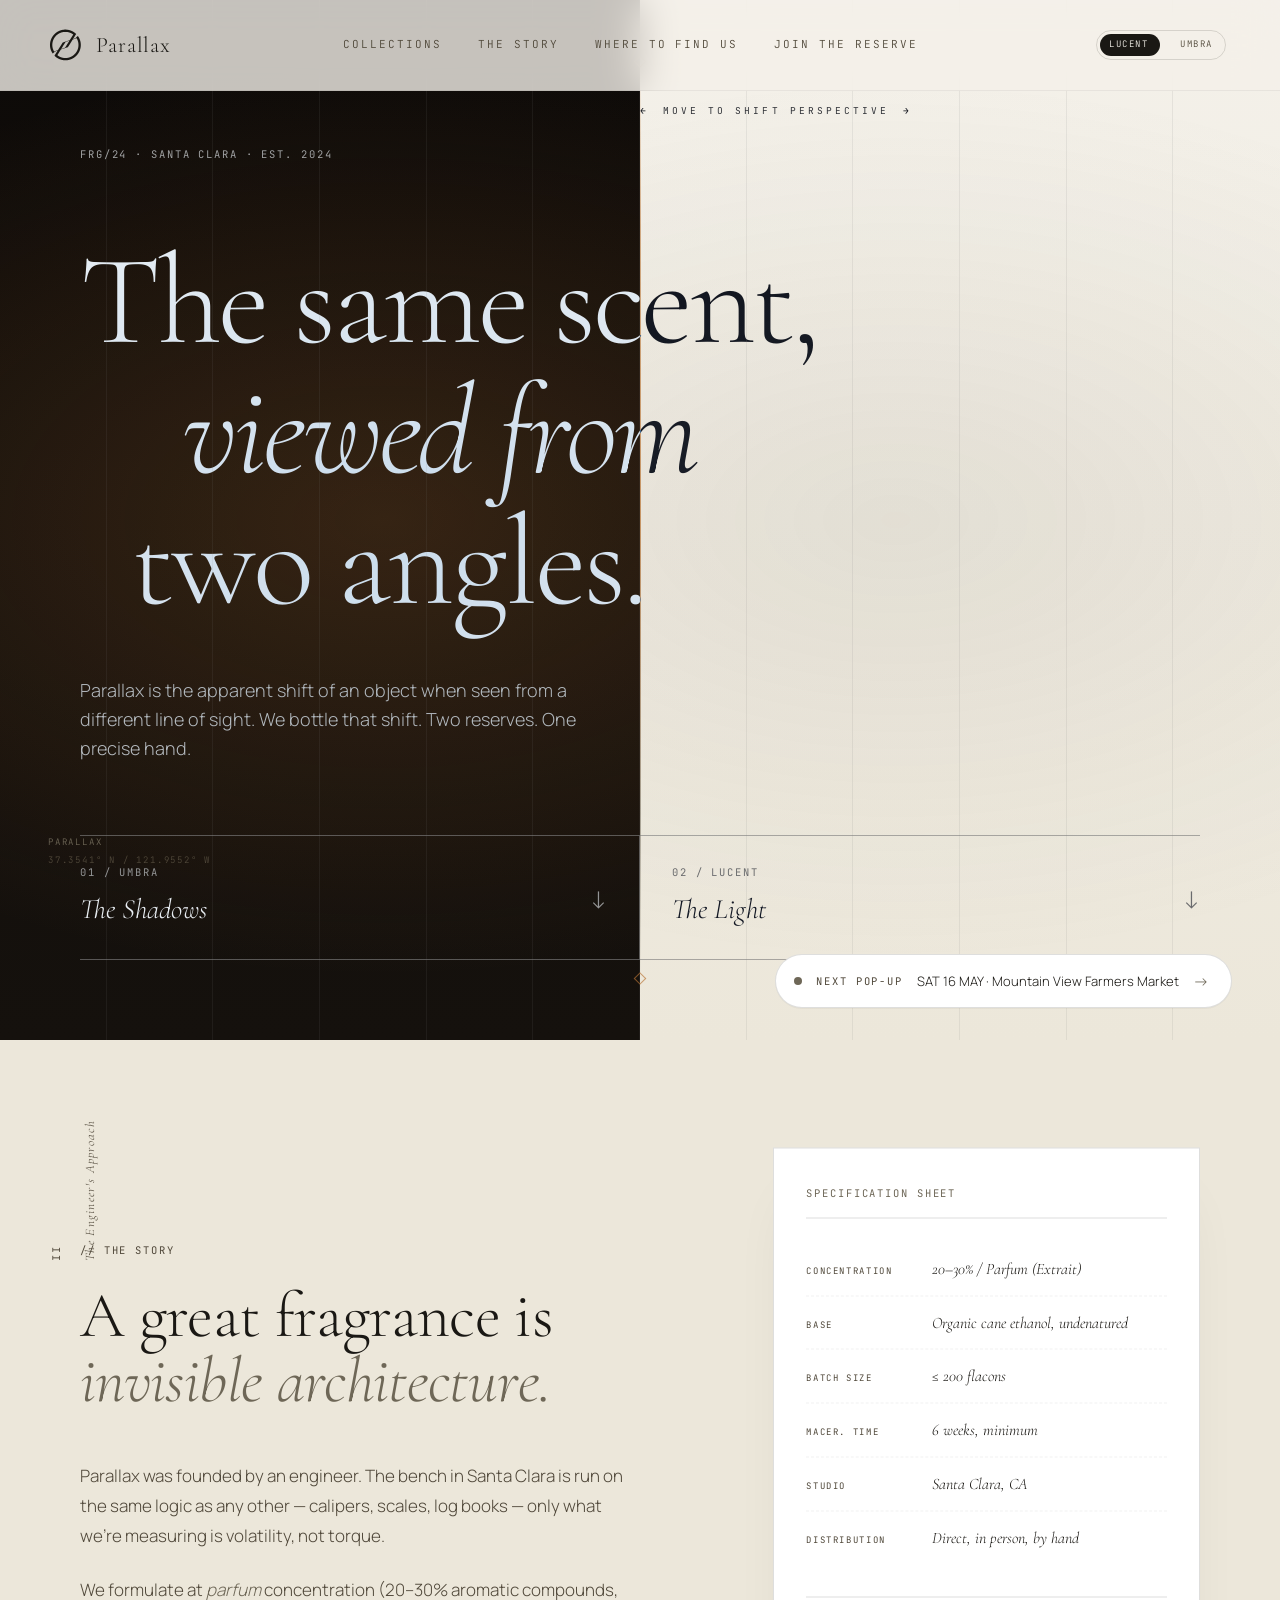
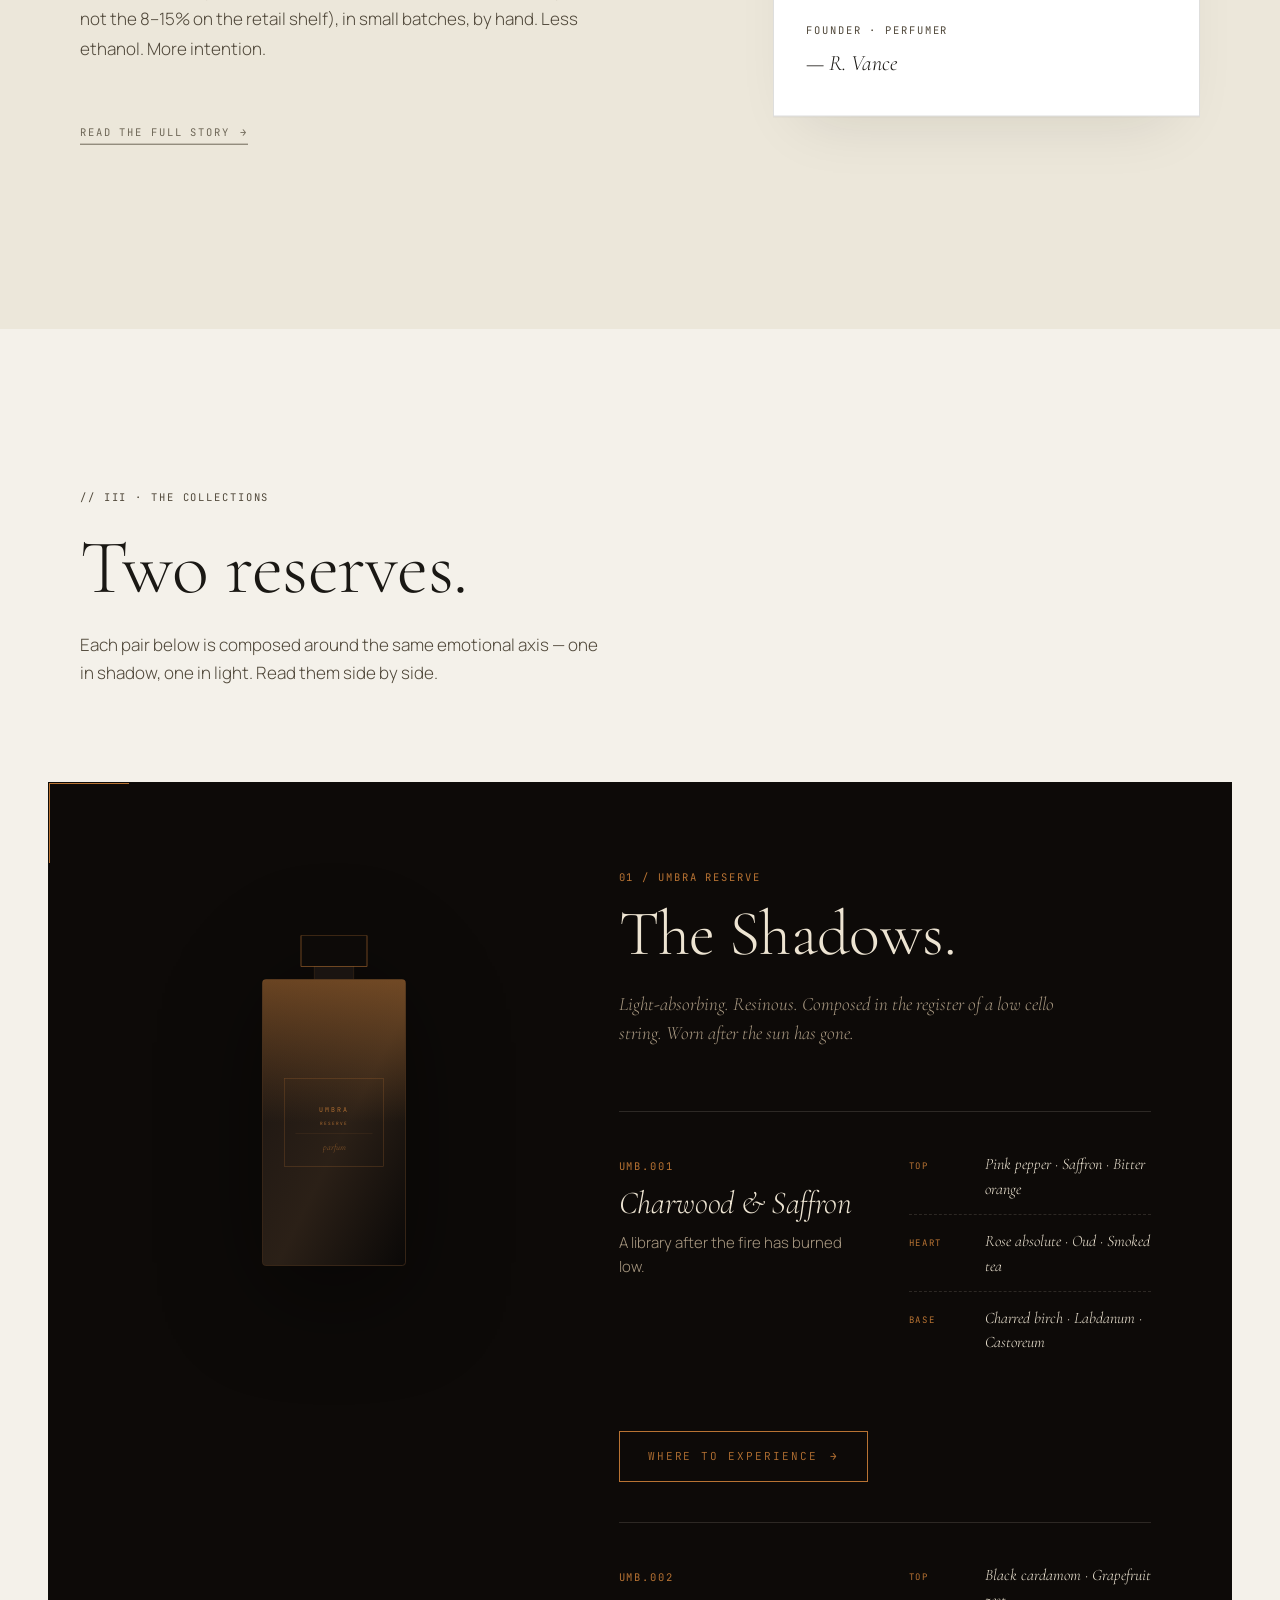
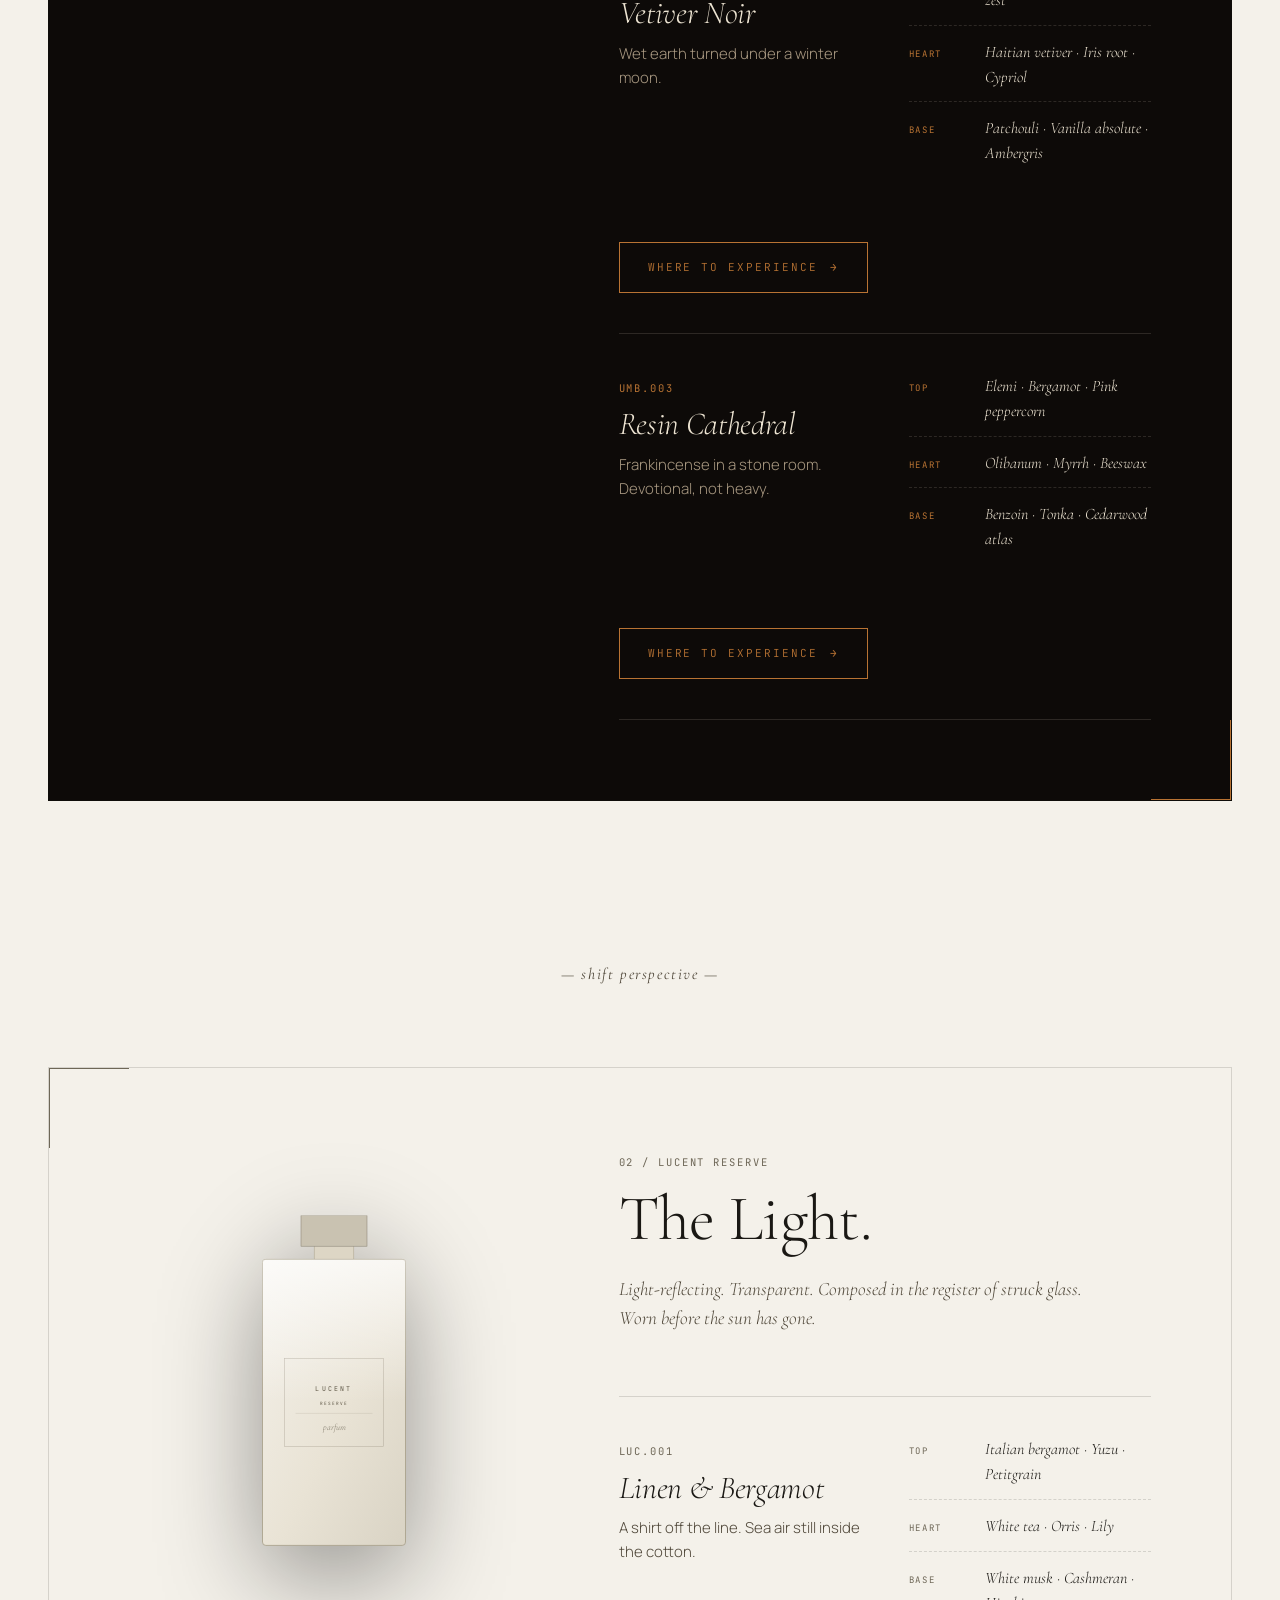
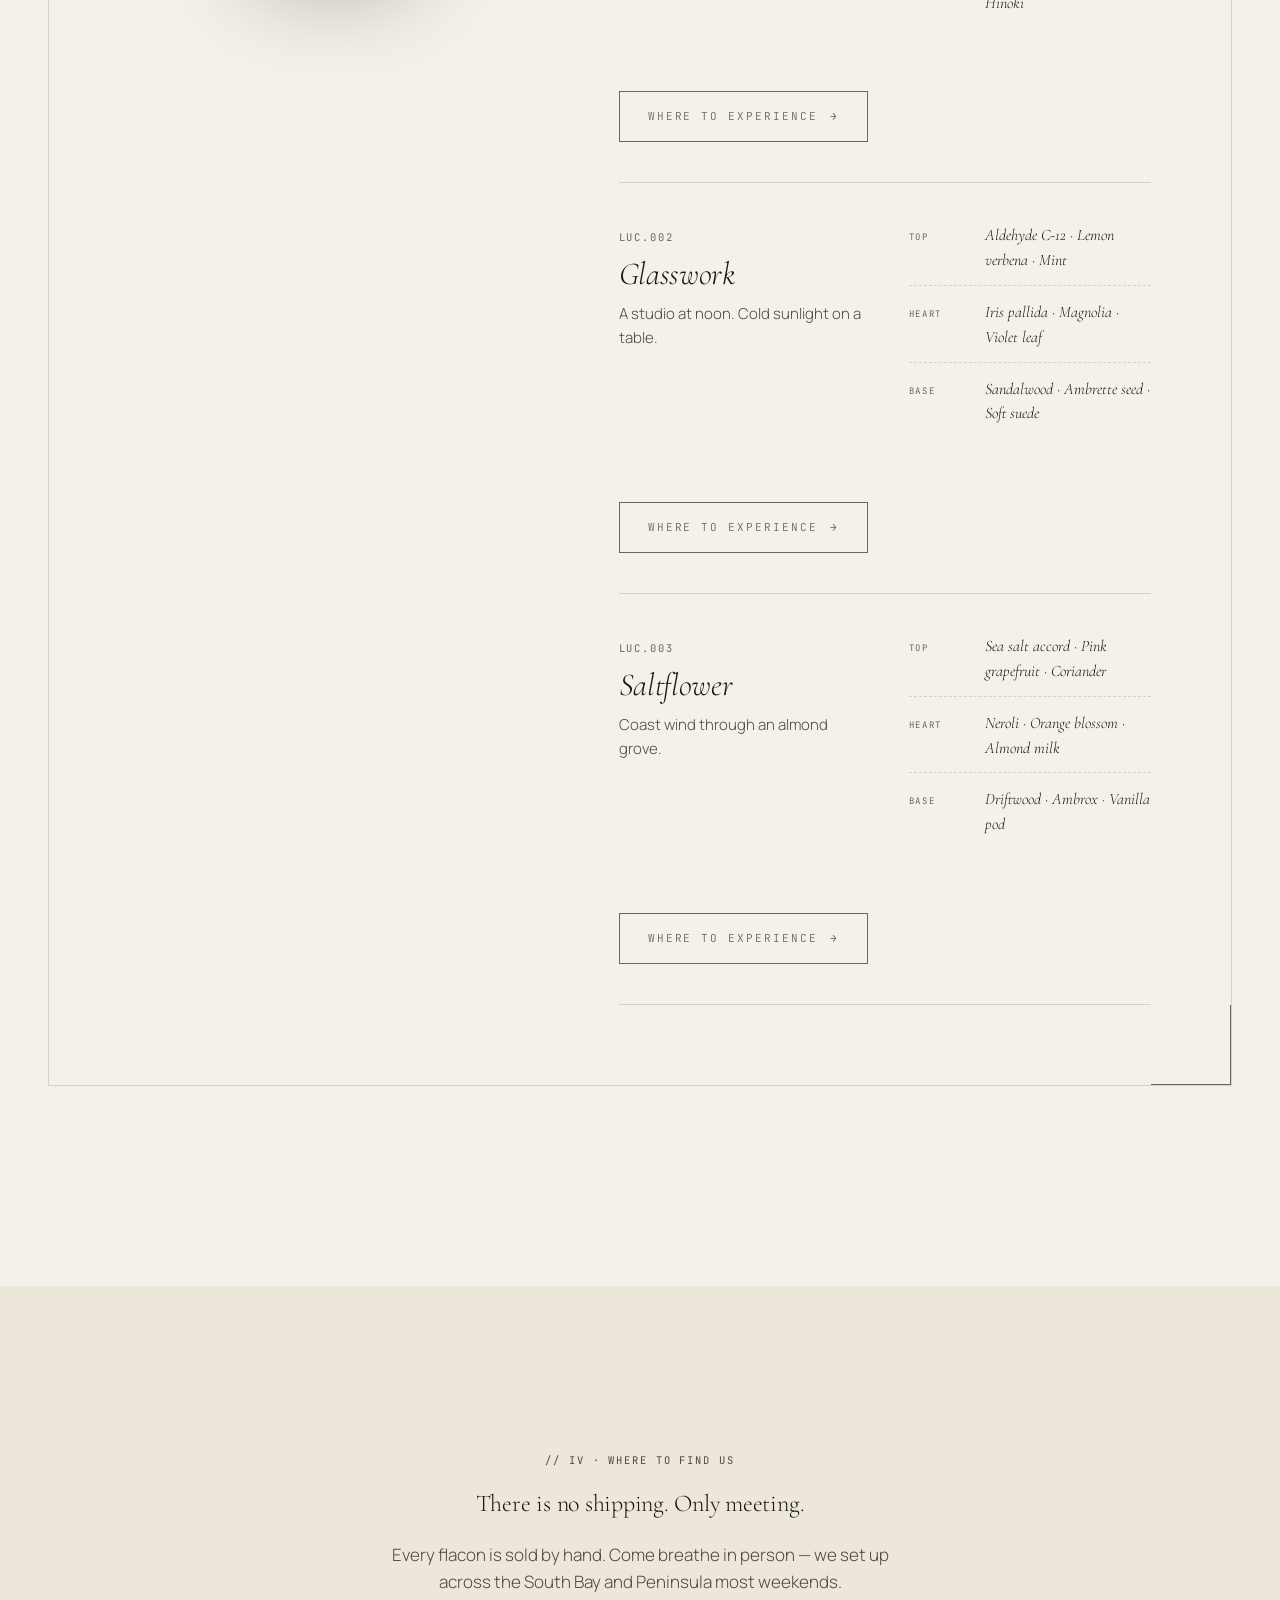
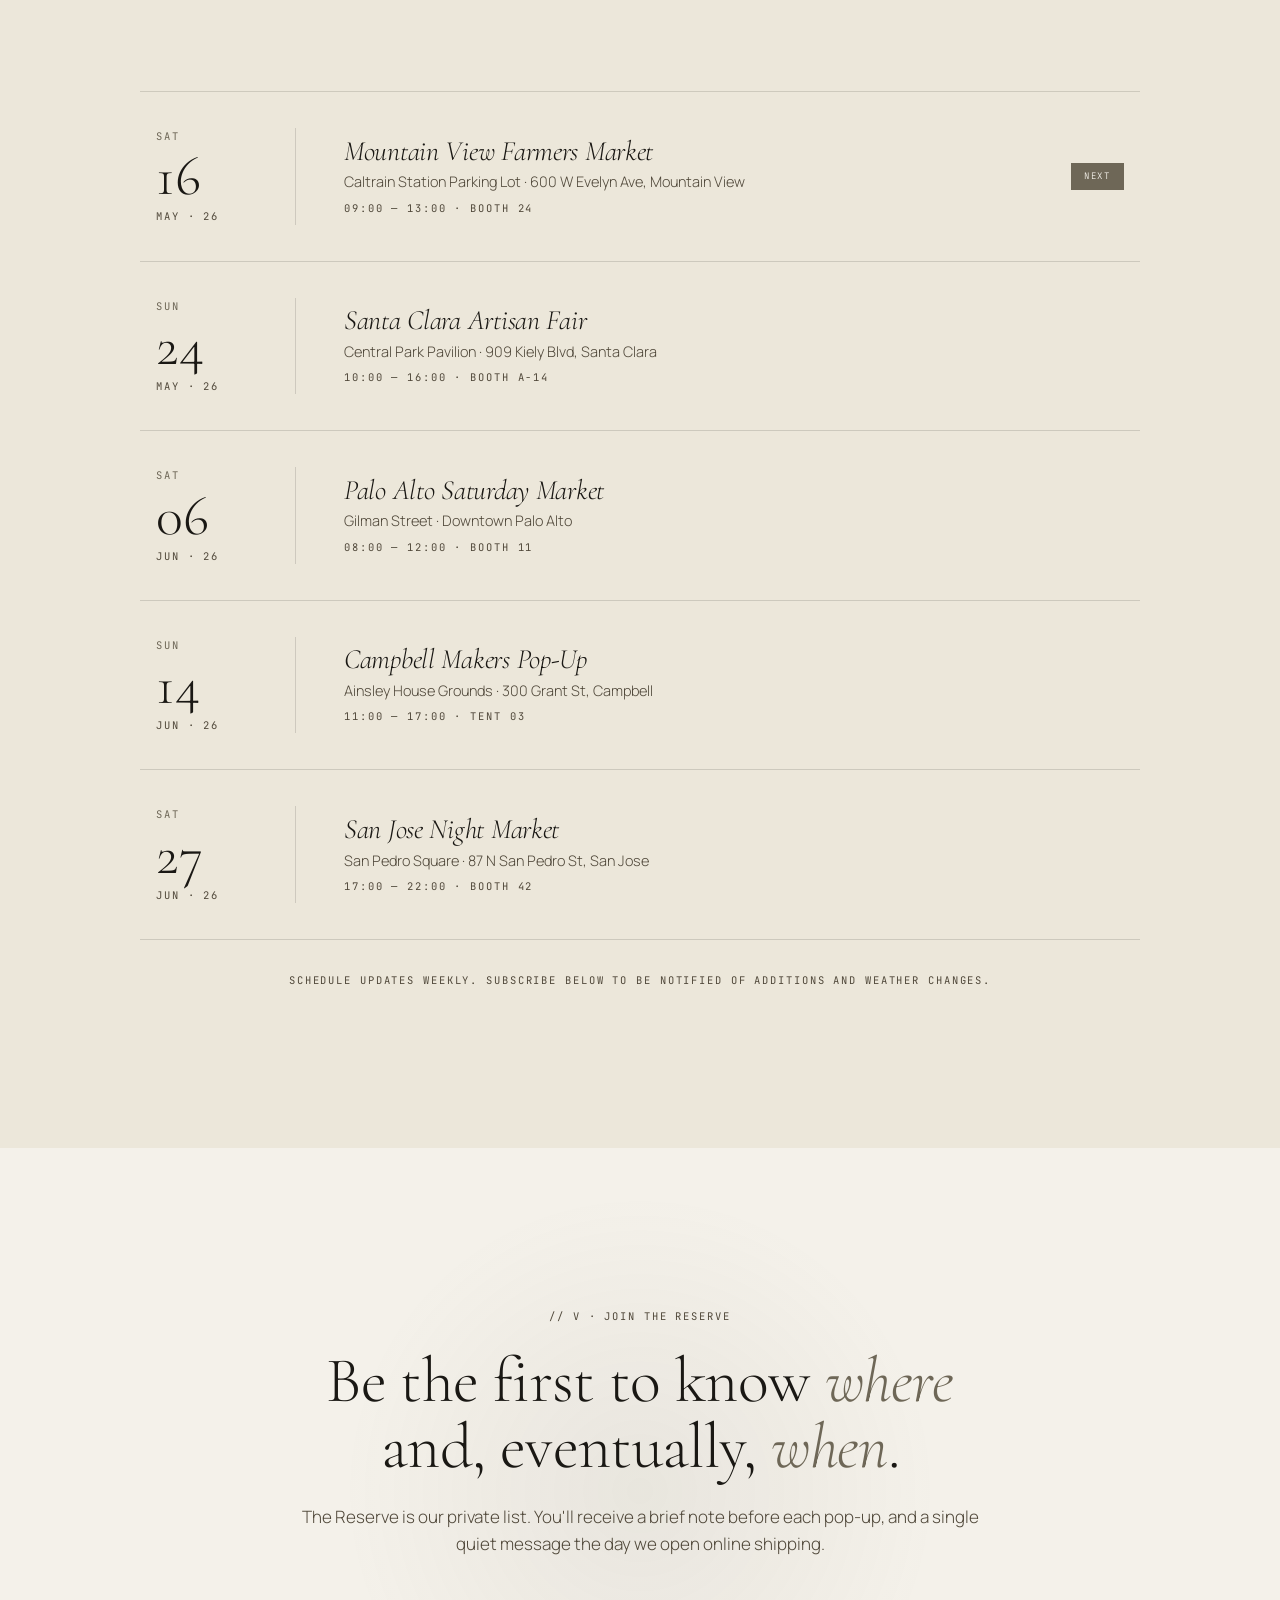
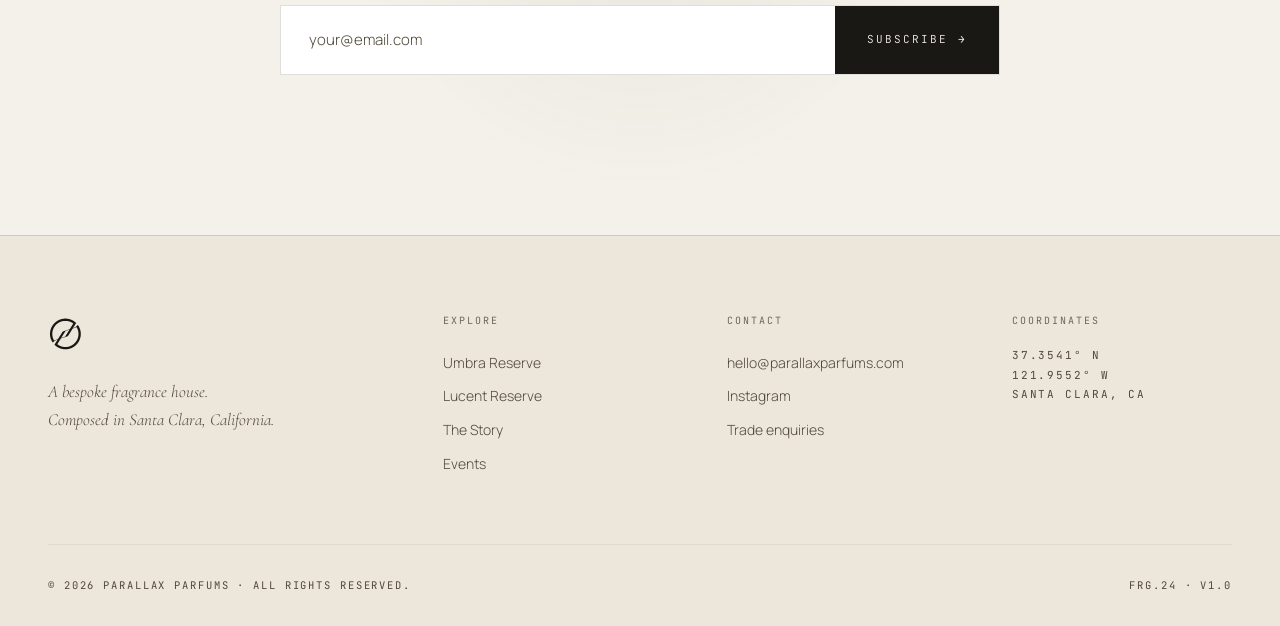
==== commit c4786b3d: "Wire mode-adaptive logo via CSS mask Switch the four logo instances from <img> to <span> and tint th" ====
--- a/index.html
+++ b/index.html
@@ -31,7 +31,7 @@
 <!-- ============ FIXED CHROME ============ -->
 <header class="nav" id="nav">
   <a href="#home" class="nav__brand" aria-label="Parallax Parfums home">
-    <img class="nav__logo" src="parallax-logo-r2.svg" alt="" aria-hidden="true"/>
+    <span class="nav__logo" aria-hidden="true"></span>
     <span class="nav__wordmark">Parallax</span>
   </a>
 
@@ -491,7 +491,7 @@
 <footer class="footer">
   <div class="footer__grid">
     <div class="footer__col">
-      <img class="footer__logo" src="parallax-logo-r2.svg" alt="" aria-hidden="true"/>
+      <span class="footer__logo" aria-hidden="true"></span>
       <p class="footer__tag">
         A bespoke fragrance house.<br/>
         Composed in Santa Clara, California.
--- a/styles.css
+++ b/styles.css
@@ -103,7 +103,15 @@
 }
 
 .nav__brand { display: flex; align-items: center; gap: 12px; }
-.nav__logo { width: 36px; height: 36px; color: var(--ink); }
+.nav__logo {
+  display: inline-block;
+  width: 36px;
+  height: 36px;
+  background-color: var(--ink);
+  -webkit-mask: url(parallax-logo-r2.svg) center / contain no-repeat;
+          mask: url(parallax-logo-r2.svg) center / contain no-repeat;
+  transition: background-color 400ms ease;
+}
 .nav__wordmark {
   font-family: 'Cormorant Garamond', serif;
   font-size: 22px;
@@ -848,7 +856,16 @@
   gap: 64px;
   max-width: 1280px; margin: 0 auto 64px;
 }
-.footer__logo { width: 36px; height: 36px; color: var(--ink); margin-bottom: 20px; }
+.footer__logo {
+  display: inline-block;
+  width: 36px;
+  height: 36px;
+  margin-bottom: 20px;
+  background-color: var(--ink);
+  -webkit-mask: url(parallax-logo-r2.svg) center / contain no-repeat;
+          mask: url(parallax-logo-r2.svg) center / contain no-repeat;
+  transition: background-color 400ms ease;
+}
 .footer__tag {
   font-family: 'Cormorant Garamond', serif;
   font-size: 17px; font-style: italic;
